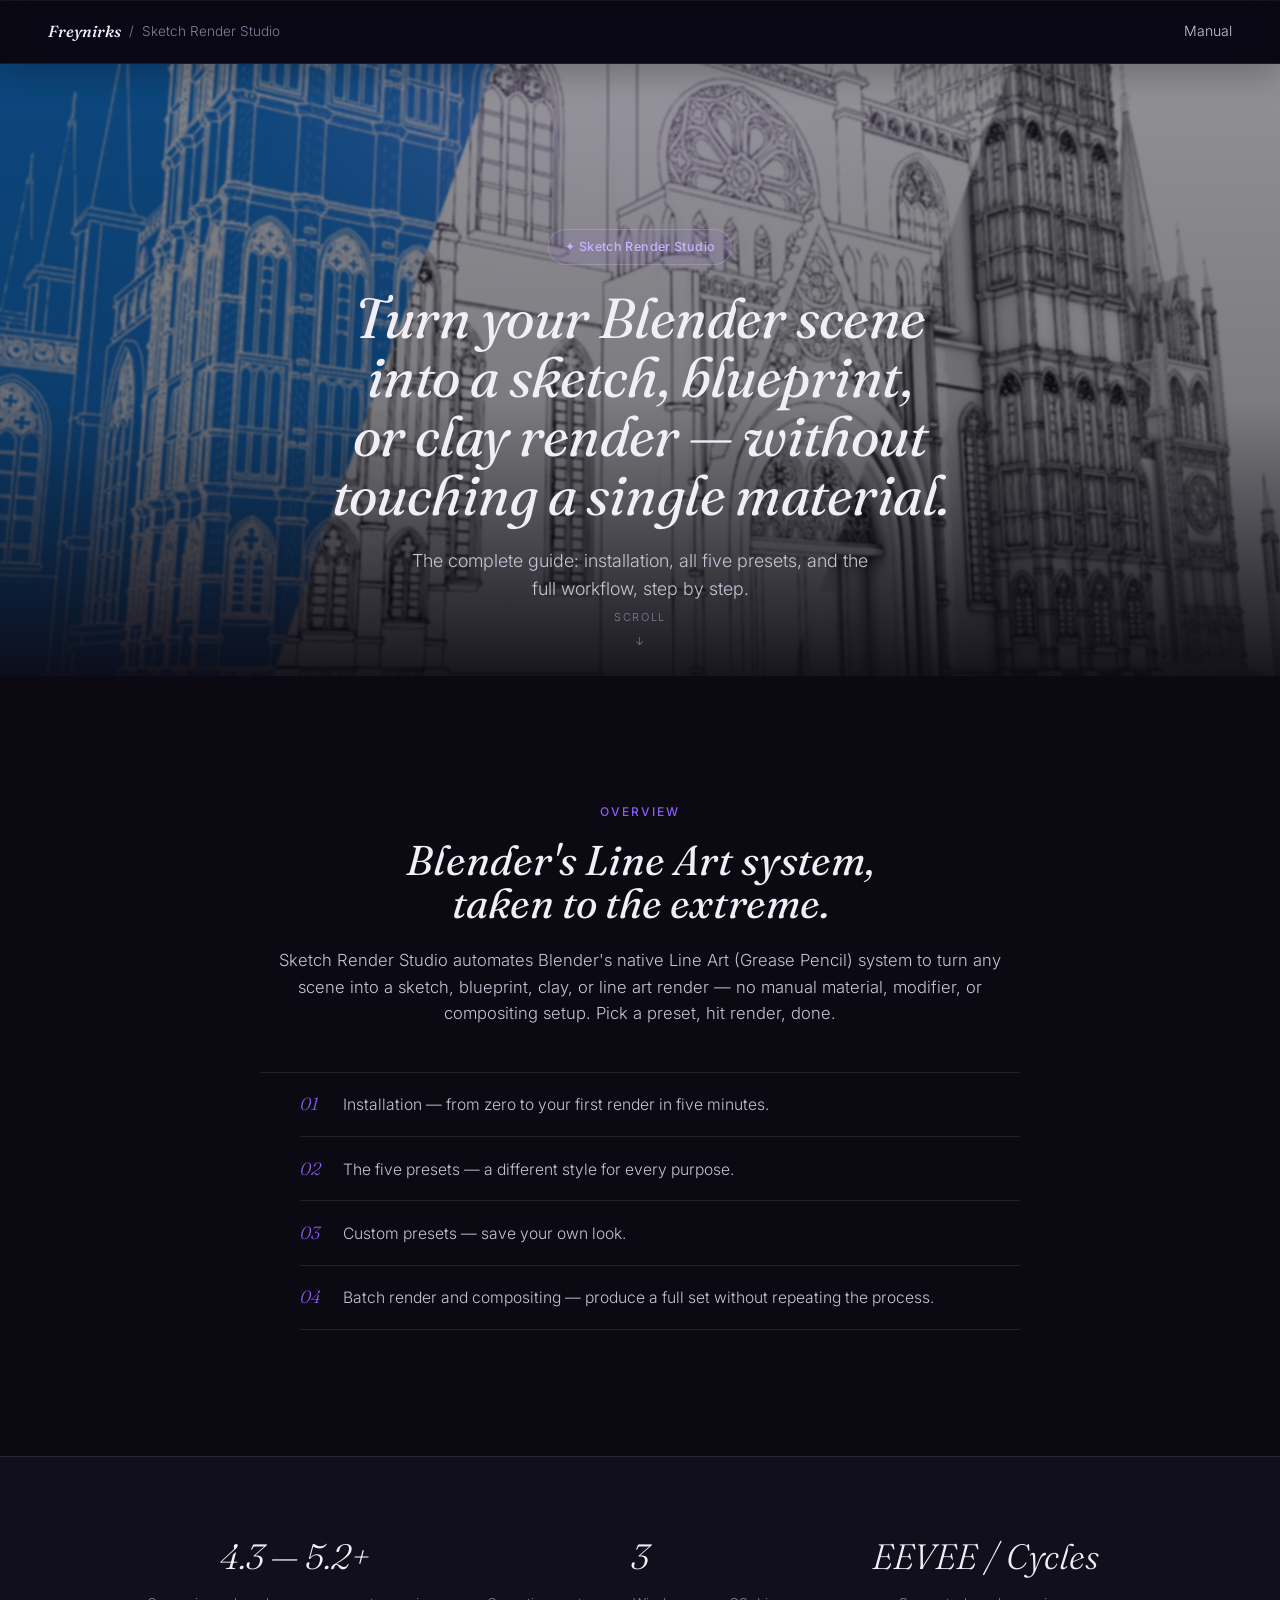
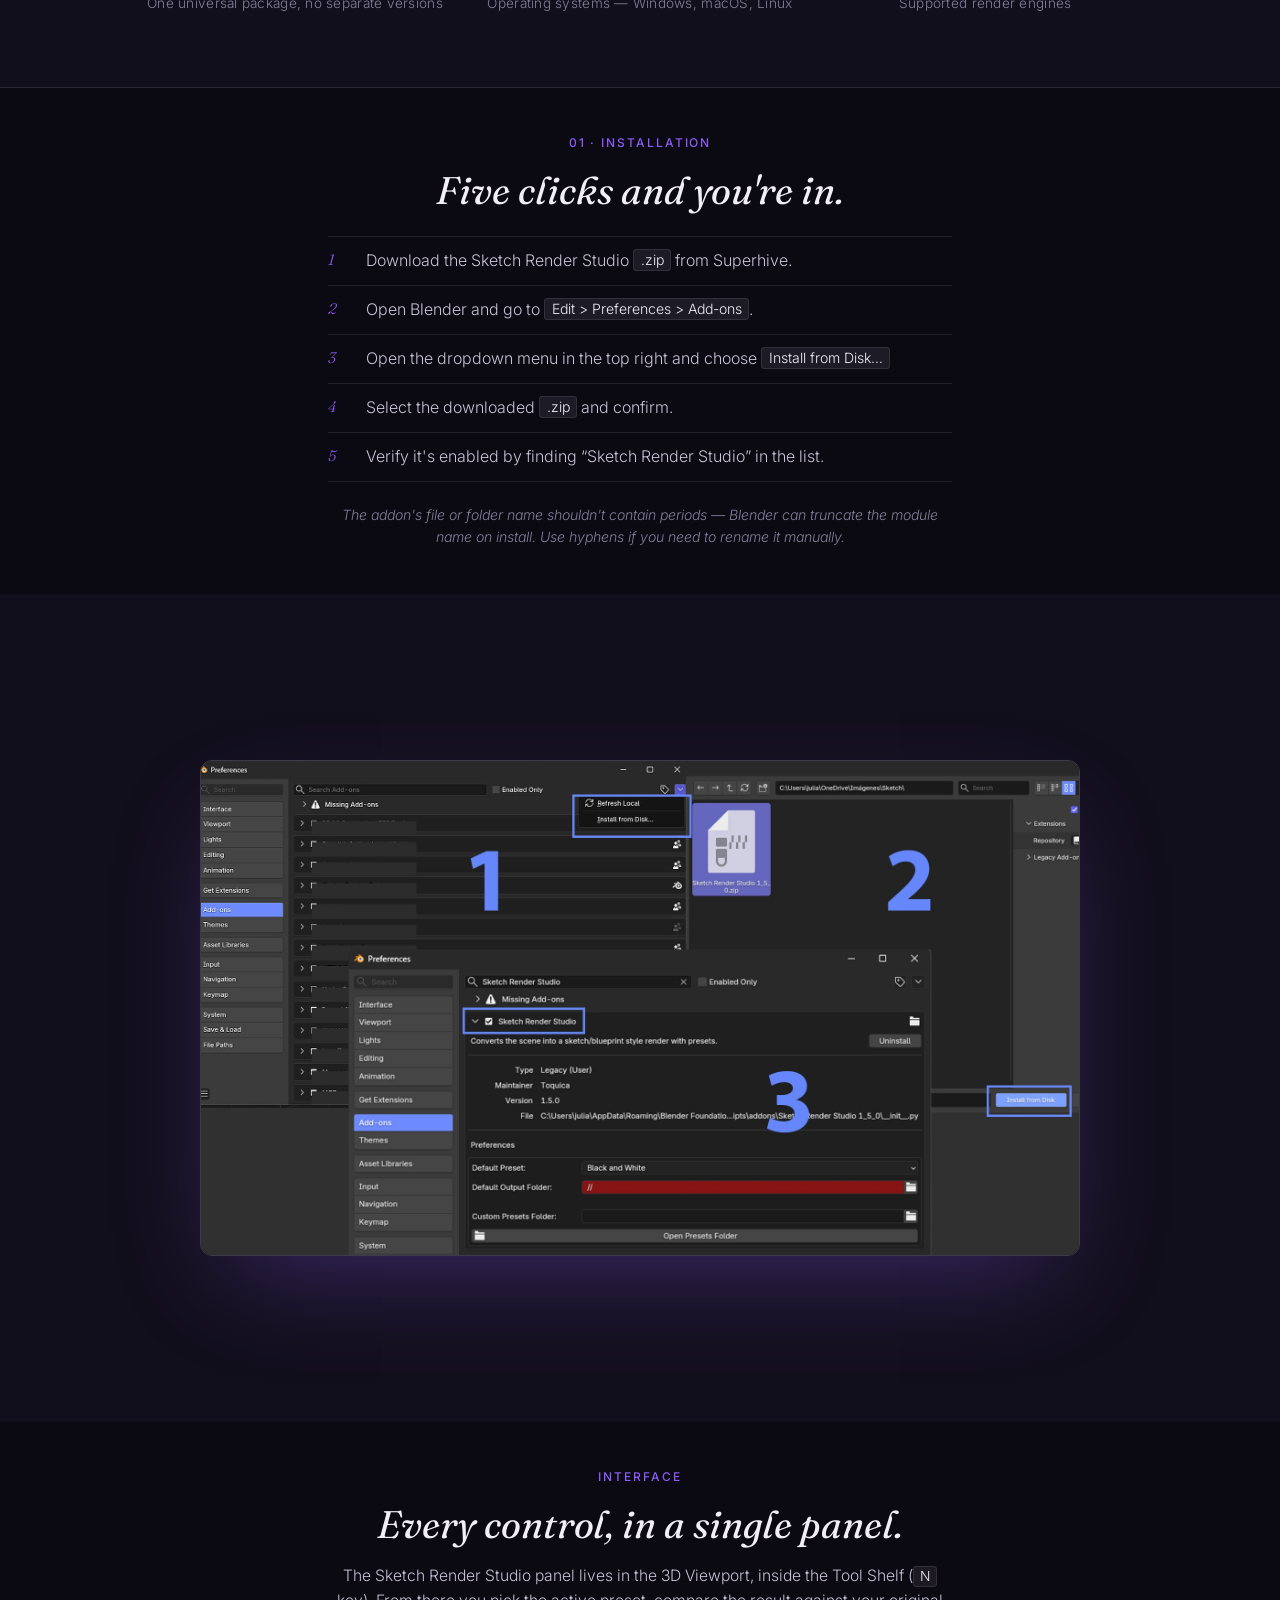
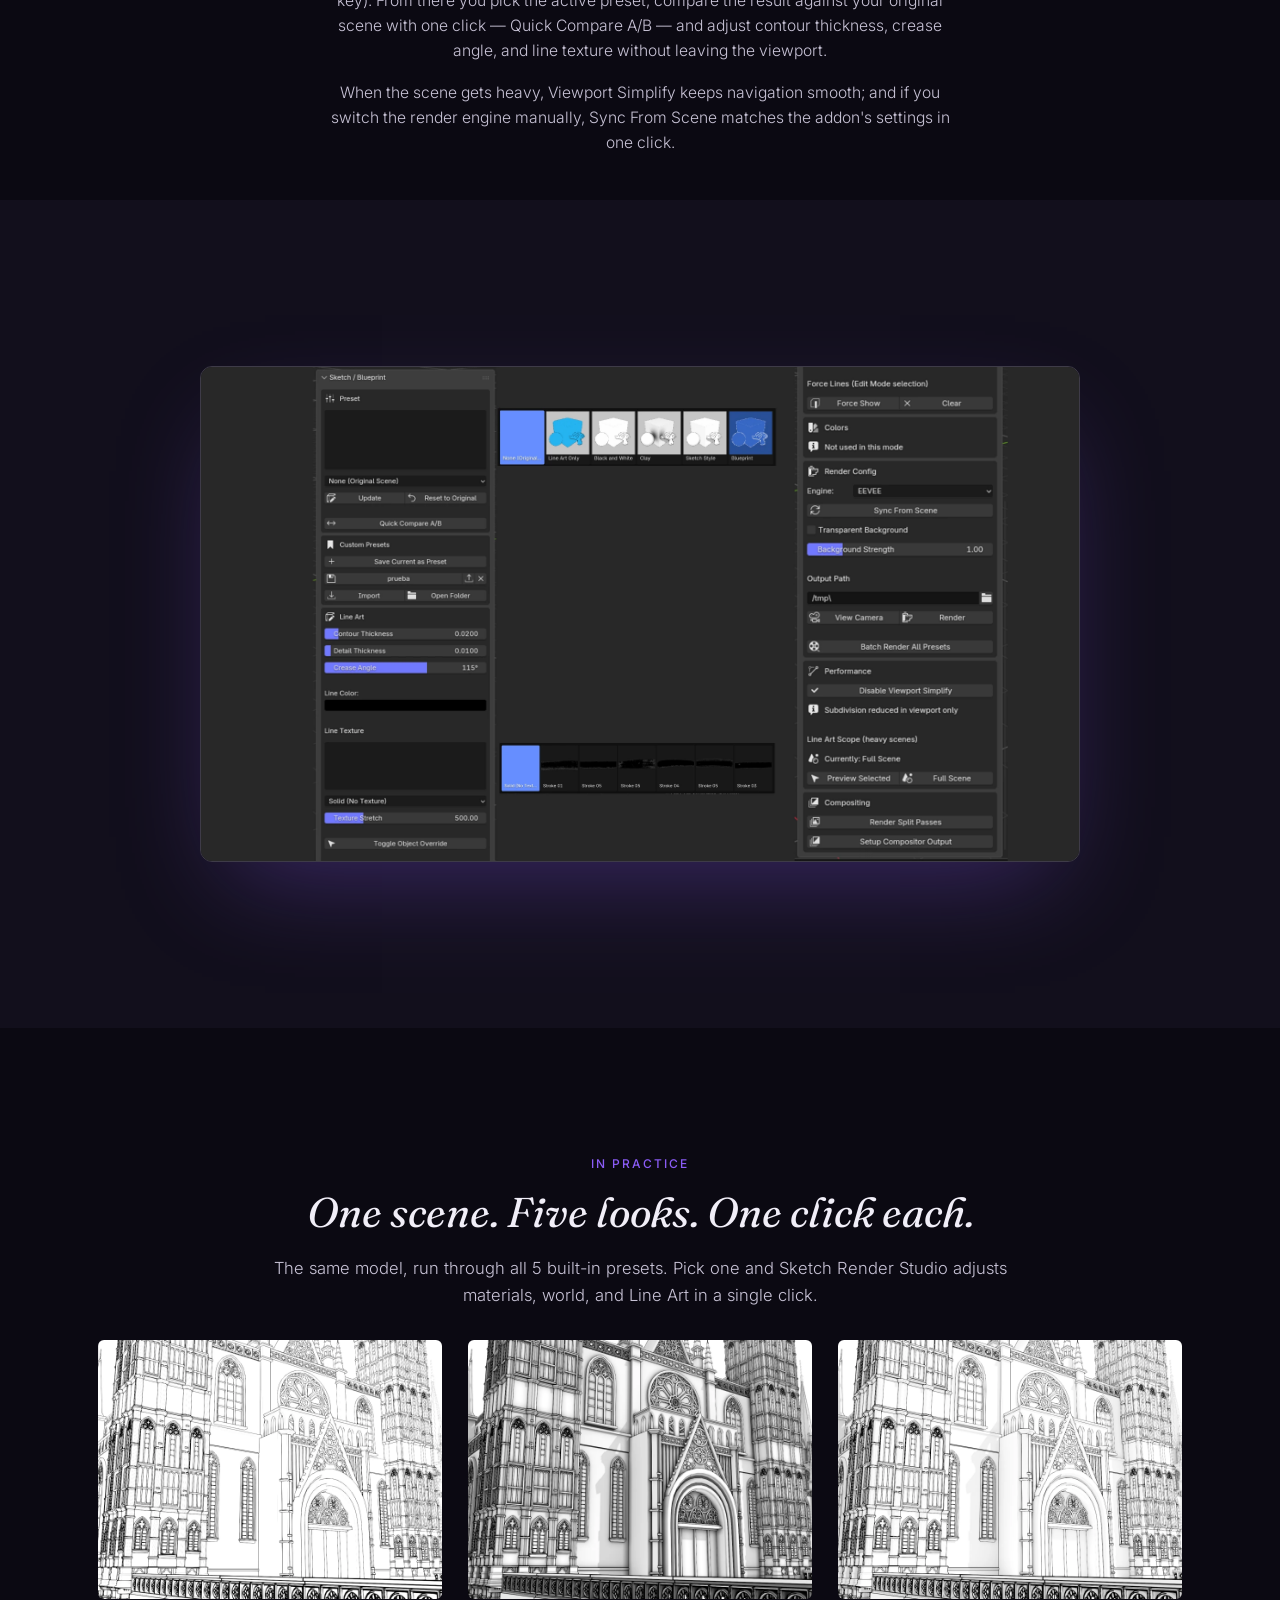
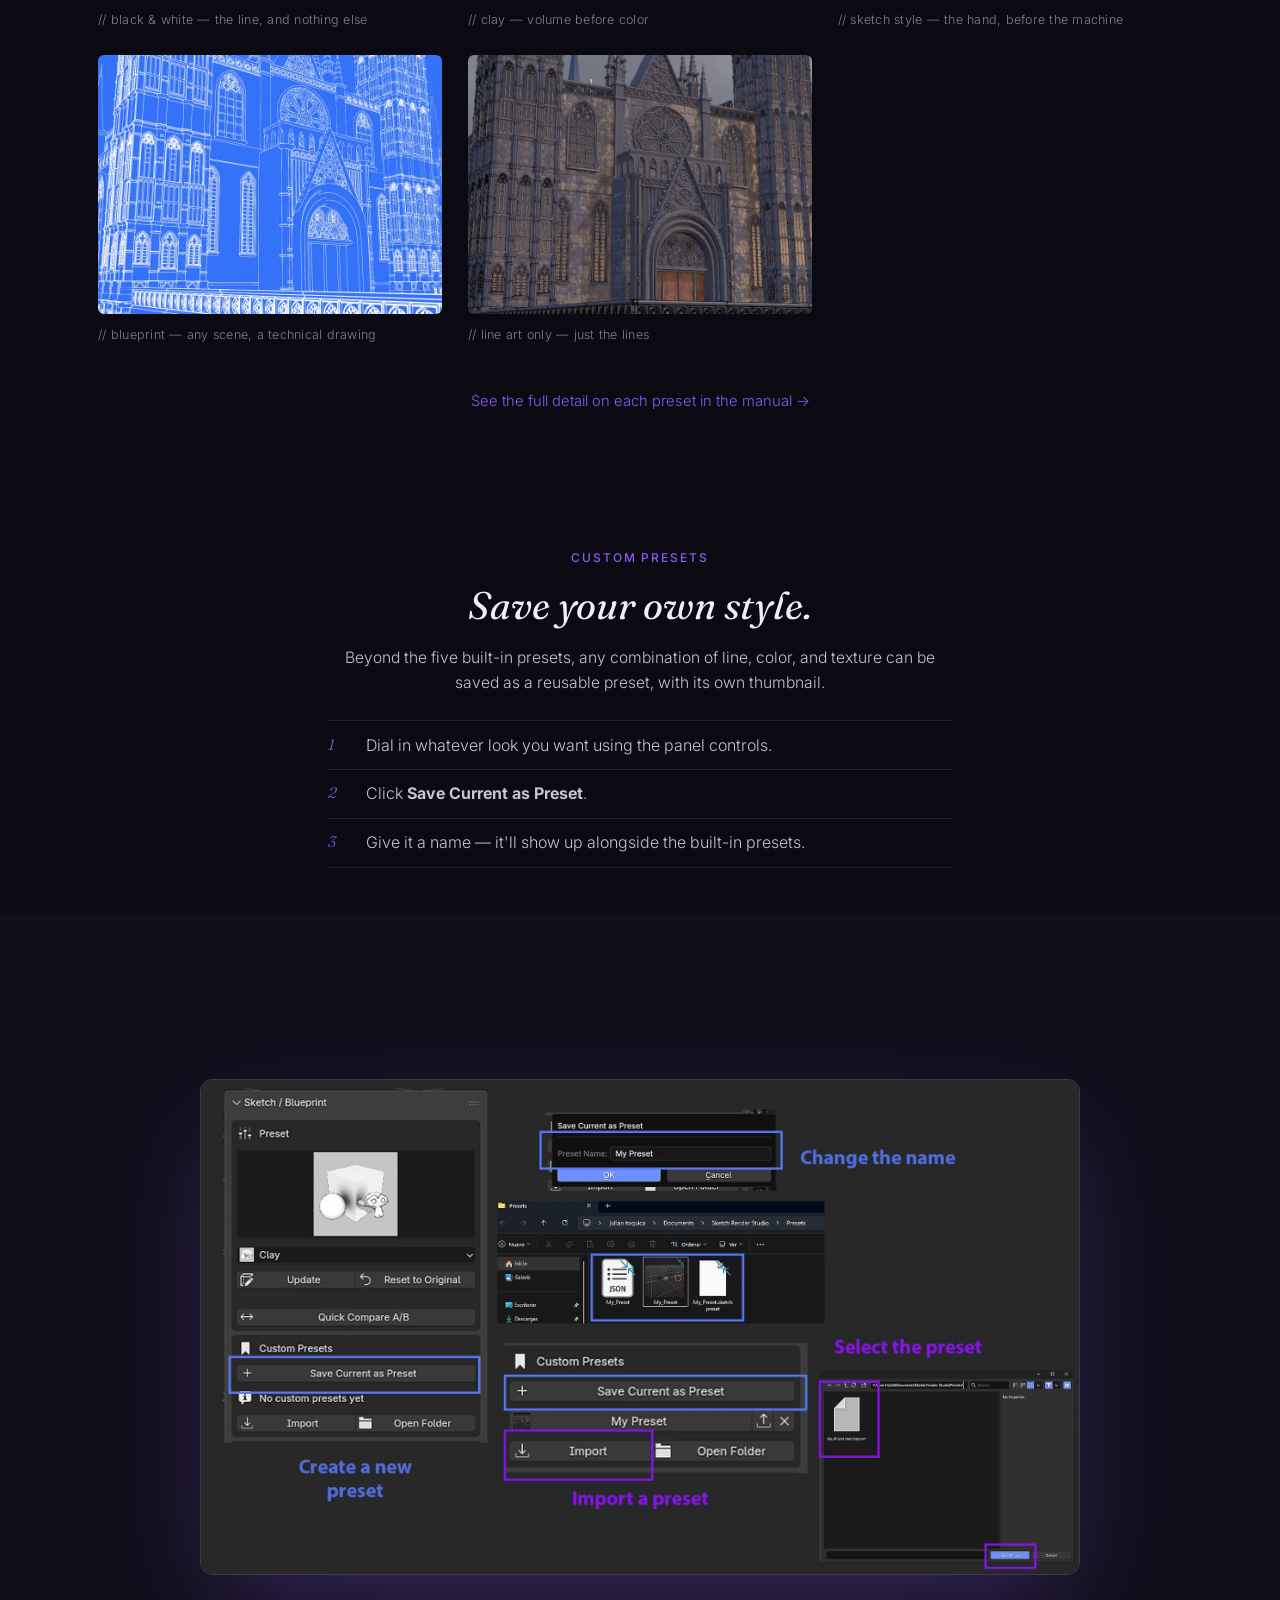
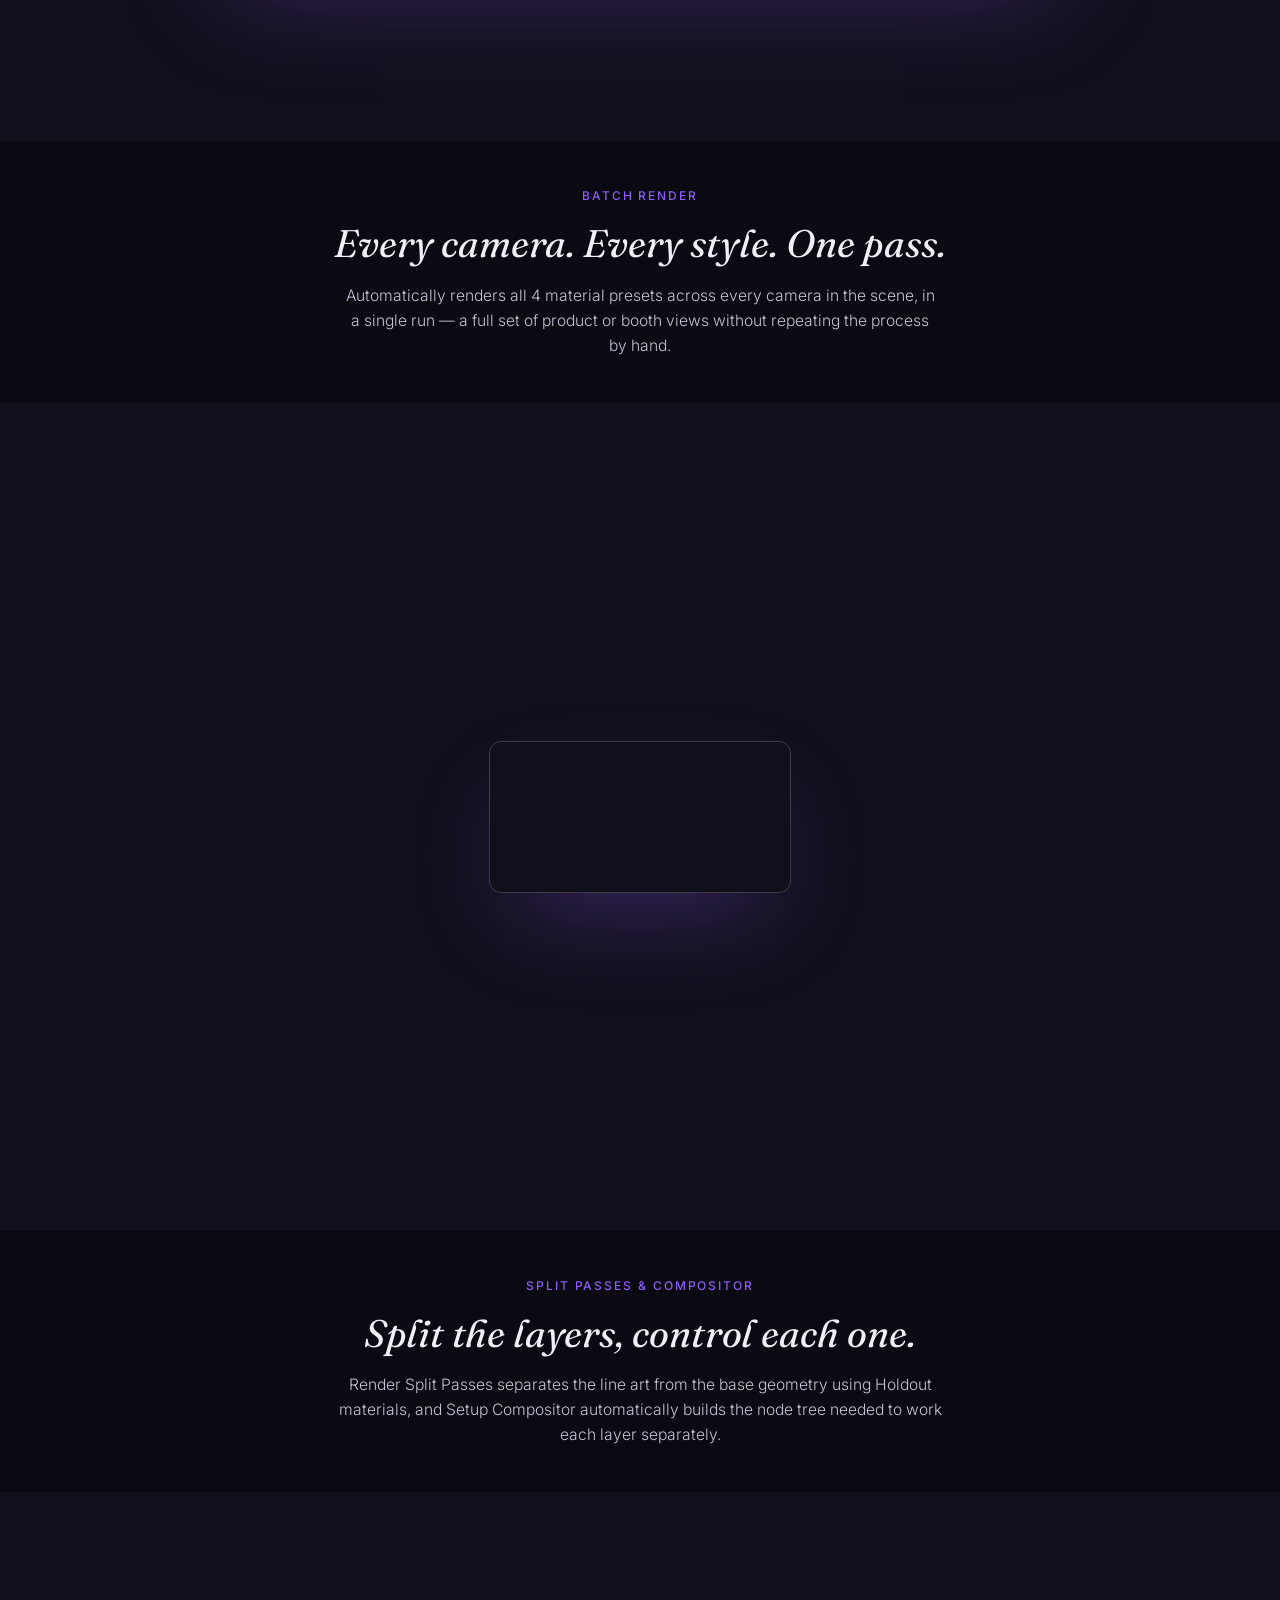
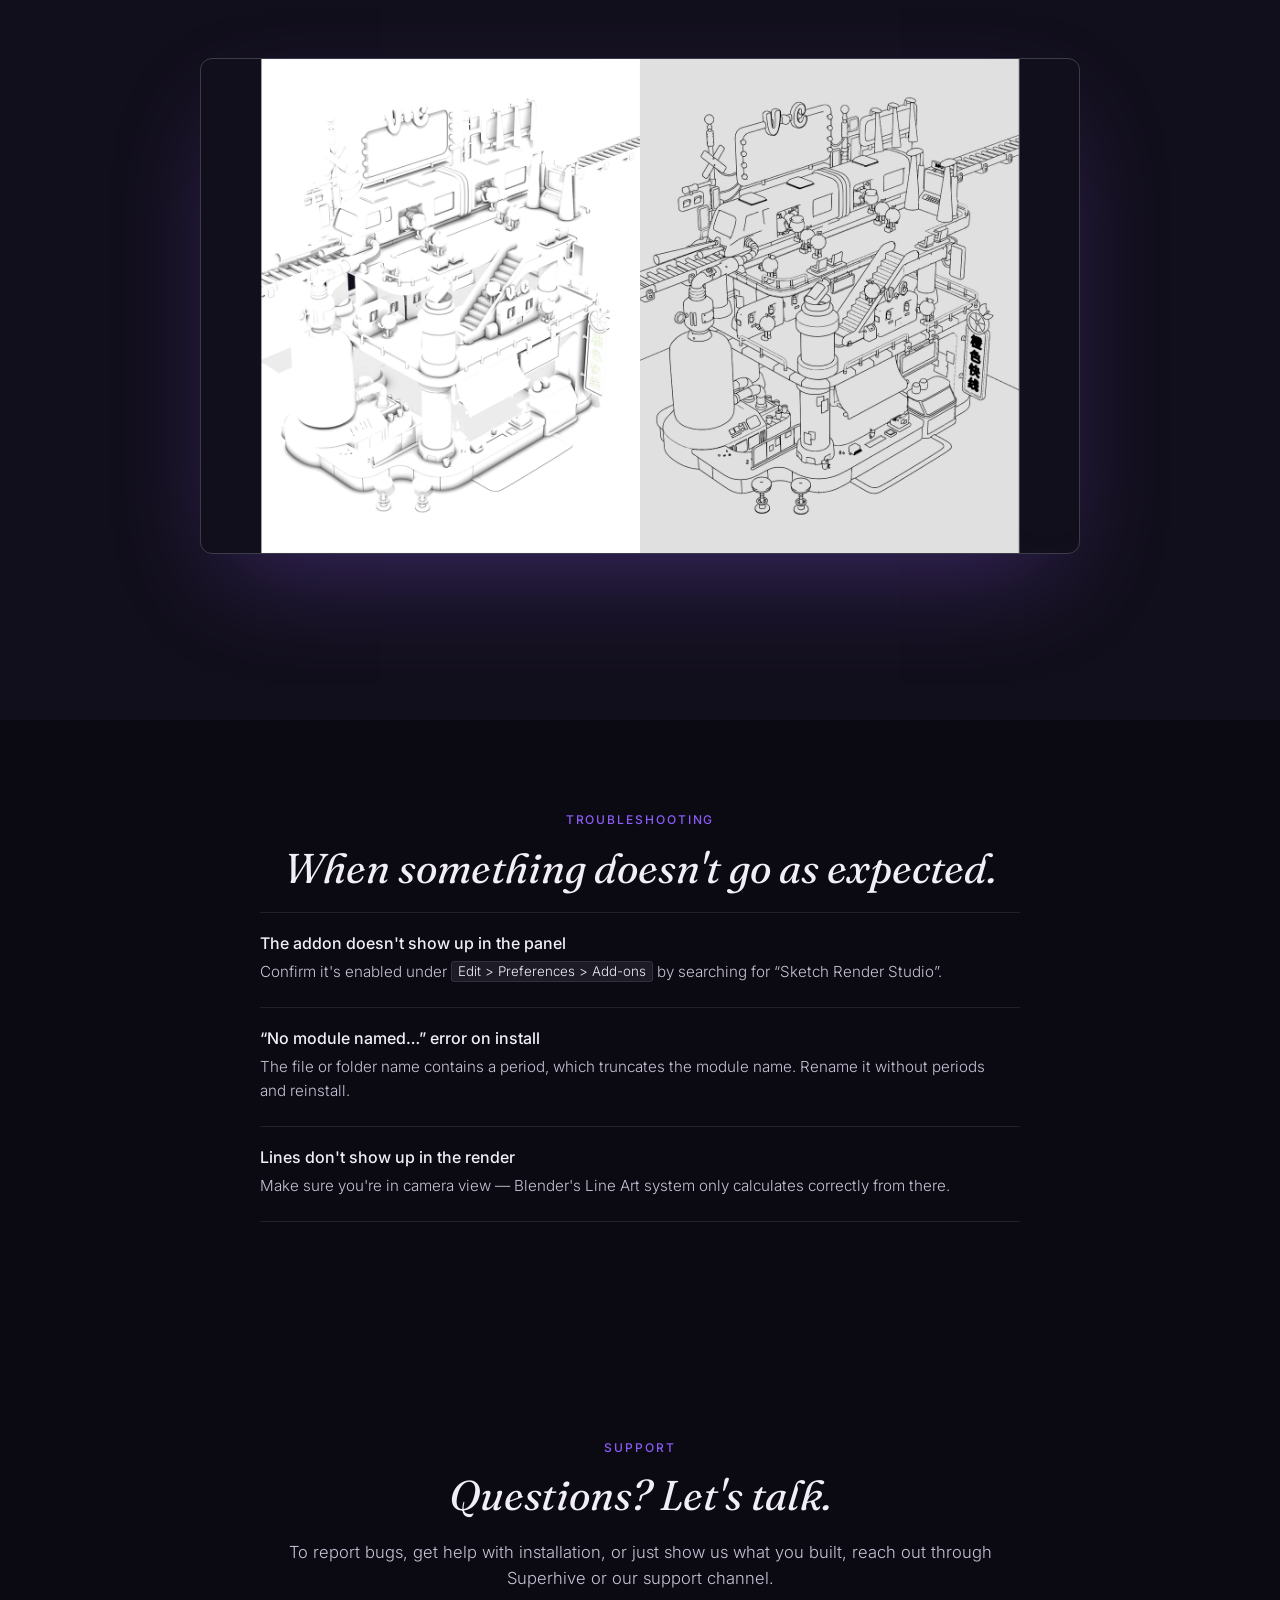
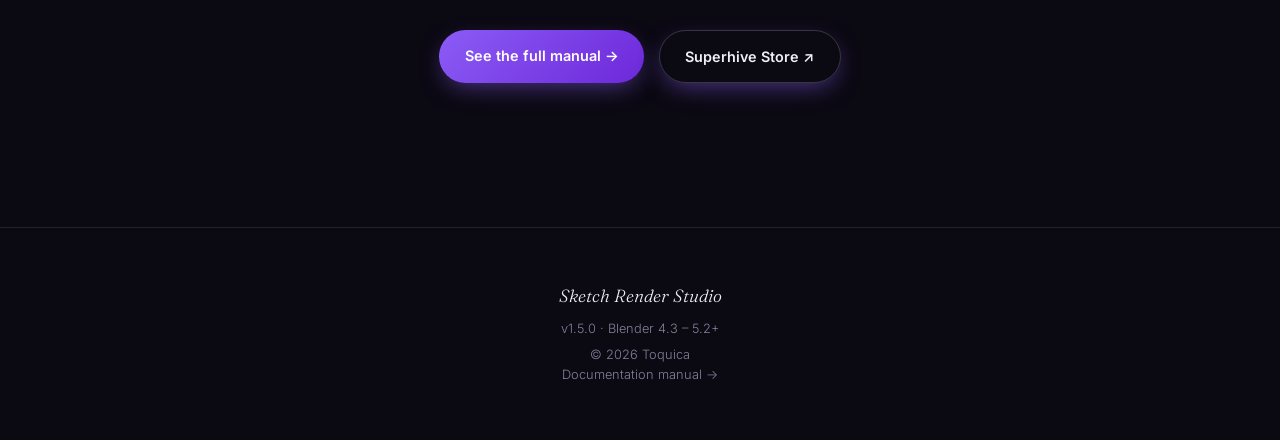
==== sketch-render-studio/index.html @ 9fd65446 "Initial Commit Initial Commit" ====
<!DOCTYPE html>
<html lang="en">
<head>
<meta charset="UTF-8">
<meta name="viewport" content="width=device-width, initial-scale=1.0">
<title>Sketch Render Studio — Blender Add-on</title>
<meta name="description" content="Sketch Render Studio automates Blender's native Line Art system to turn any scene into a sketch, blueprint, clay, or line art render — no manual material setup.">
<link rel="icon" href="data:image/svg+xml,%3Csvg xmlns='http://www.w3.org/2000/svg' viewBox='0 0 32 32'%3E%3Crect width='32' height='32' fill='%23100f0d'/%3E%3Cpath d='M6 24 24 6M11 24 24 11M6 19 19 6' stroke='%23f3efe6' stroke-width='1.4' fill='none'/%3E%3C/svg%3E">

<link rel="preconnect" href="https://fonts.googleapis.com">
<link rel="preconnect" href="https://fonts.gstatic.com" crossorigin>
<link href="https://fonts.googleapis.com/css2?family=Fraunces:ital,opsz,wght@0,9..144,300;0,9..144,500;1,9..144,400;1,9..144,500&family=Inter:wght@300;400;500;600&display=swap" rel="stylesheet">

<link rel="preload" as="image" href="assets/img/hero.webp" fetchpriority="high">
<link rel="stylesheet" href="styles.css?v=20260807">
<noscript><style>[data-reveal], .chapter{ opacity:1 !important; transform:none !important; } .chapter__media .media-slot, .hero__media .media-slot{ transform:none !important; }</style></noscript>
</head>
<body>

<a class="skip-link" href="#overview">Skip to content</a>

<div class="progress-bar" aria-hidden="true"><span data-progress-fill></span></div>

<header class="nav">
  <div class="nav__brand-group">
    <a class="nav__brand-hub" href="../index.html">Freynirks</a>
    <span class="nav__brand-sep">/</span>
    <span class="nav__brand-current">Sketch Render Studio</span>
  </div>
  <nav class="nav__links">
    <a href="manual.html">Manual</a>
  </nav>
</header>

<button class="back-to-top" type="button" data-back-to-top aria-label="Back to top">↑</button>

<!-- ============================================================
     HERO
     ============================================================ -->
<section class="hero" id="hero">
  <div class="hero__media">
    <img class="media-fill" src="assets/img/hero.webp" alt="Blender scene rendered with the Sketch Style preset" fetchpriority="high">
  </div>
  <div class="hero-glow" aria-hidden="true"></div>
  <div class="hero__scrim" aria-hidden="true"></div>
  <div class="hero__content">
    <p class="badge-pill">✦ Sketch Render Studio</p>
    <h1 class="hero__title">Turn your Blender scene into a sketch, blueprint, or clay render — without touching a single material.</h1>
    <p class="hero__sub">The complete guide: installation, all five presets, and the full workflow, step by step.</p>
  </div>
  <p class="hero__cue" aria-hidden="true">Scroll<span>↓</span></p>
</section>

<!-- ============================================================
     OVERVIEW
     ============================================================ -->
<section class="text-block" id="overview">
  <div class="text-block__inner" data-reveal>
    <p class="eyebrow">Overview</p>
    <h2 class="text-block__title">Blender's Line Art system, taken to the extreme.</h2>
    <p class="text-block__lede">Sketch Render Studio automates Blender's native Line Art (Grease Pencil) system to turn any scene into a sketch, blueprint, clay, or line art render — no manual material, modifier, or compositing setup. Pick a preset, hit render, done.</p>

    <ol class="chapter-list">
      <li><span class="chapter-list__num">01</span><span class="chapter-list__text">Installation — from zero to your first render in five minutes.</span></li>
      <li><span class="chapter-list__num">02</span><span class="chapter-list__text">The five presets — a different style for every purpose.</span></li>
      <li><span class="chapter-list__num">03</span><span class="chapter-list__text">Custom presets — save your own look.</span></li>
      <li><span class="chapter-list__num">04</span><span class="chapter-list__text">Batch render and compositing — produce a full set without repeating the process.</span></li>
    </ol>
  </div>
</section>

<!-- ============================================================
     REQUIREMENTS (stat strip)
     ============================================================ -->
<section class="stat-strip" id="requirements">
  <div class="stat-strip__inner" data-reveal>
    <div class="stat">
      <p class="stat__value">4.3 — 5.2+</p>
      <p class="stat__label">One universal package, no separate versions</p>
    </div>
    <div class="stat">
      <p class="stat__value">3</p>
      <p class="stat__label">Operating systems — Windows, macOS, Linux</p>
    </div>
    <div class="stat">
      <p class="stat__value">EEVEE / Cycles</p>
      <p class="stat__label">Supported render engines</p>
    </div>
  </div>
</section>

<!-- ============================================================
     INSTALLATION
     ============================================================ -->
<section class="chapter" id="installation">
  <div class="chapter__text" data-reveal>
    <p class="eyebrow">01 · Installation</p>
    <h2 class="chapter__title">Five clicks and you're in.</h2>
    <ol class="step-list">
      <li>Download the Sketch Render Studio <code>.zip</code> from Superhive.</li>
      <li>Open Blender and go to <code>Edit &gt; Preferences &gt; Add-ons</code>.</li>
      <li>Open the dropdown menu in the top right and choose <code>Install from Disk…</code></li>
      <li>Select the downloaded <code>.zip</code> and confirm.</li>
      <li>Verify it's enabled by finding “Sketch Render Studio” in the list.</li>
    </ol>
    <p class="chapter__aside">The addon's file or folder name shouldn't contain periods — Blender can truncate the module name on install. Use hyphens if you need to rename it manually.</p>
  </div>
  <div class="chapter__media chapter__media--framed">
    <img class="media-fill" src="assets/img/instalacion.webp" alt="Edit > Preferences > Add-ons panel with Sketch Render Studio enabled">
  </div>
</section>

<!-- ============================================================
     INTERFACE
     ============================================================ -->
<section class="chapter" id="interface">
  <div class="chapter__text" data-reveal>
    <p class="eyebrow">Interface</p>
    <h2 class="chapter__title">Every control, in a single panel.</h2>
    <p class="chapter__text-p">The Sketch Render Studio panel lives in the 3D Viewport, inside the Tool Shelf (<code>N</code> key). From there you pick the active preset, compare the result against your original scene with one click — Quick Compare A/B — and adjust contour thickness, crease angle, and line texture without leaving the viewport.</p>
    <p class="chapter__text-p">When the scene gets heavy, Viewport Simplify keeps navigation smooth; and if you switch the render engine manually, Sync From Scene matches the addon's settings in one click.</p>
  </div>
  <div class="chapter__media chapter__media--framed">
    <img class="media-fill" src="assets/img/interfaz.webp" alt="Sketch Render Studio panel open in the 3D Viewport's Tool Shelf">
  </div>
</section>

<!-- ============================================================
     PRESETS — unified grid (one scene, five looks)
     ============================================================ -->
<section class="text-block text-block--flush" id="presets">
  <div class="text-block__inner" data-reveal>
    <p class="eyebrow">In practice</p>
    <h2 class="text-block__title">One scene. Five looks. One click each.</h2>
    <p class="text-block__lede">The same model, run through all 5 built-in presets. Pick one and Sketch Render Studio adjusts materials, world, and Line Art in a single click.</p>
  </div>
</section>

<section class="preset-showcase">
  <div class="preset-showcase__grid" data-reveal-group>

    <figure class="preset-card" id="preset-bw" data-reveal>
      <div class="preset-card__media">
        <img class="media-fill" src="assets/img/preset-bw.webp" alt="Render with the Black and White preset" loading="lazy">
      </div>
      <figcaption class="preset-card__caption">// black &amp; white — the line, and nothing else</figcaption>
    </figure>

    <figure class="preset-card" id="preset-clay" data-reveal>
      <div class="preset-card__media">
        <img class="media-fill" src="assets/img/preset-clay.webp" alt="Render with the Clay preset" loading="lazy">
      </div>
      <figcaption class="preset-card__caption">// clay — volume before color</figcaption>
    </figure>

    <figure class="preset-card" id="preset-sketch" data-reveal>
      <div class="preset-card__media">
        <img class="media-fill" src="assets/img/preset-sketch.webp" alt="Render with the Sketch Style preset" loading="lazy">
      </div>
      <figcaption class="preset-card__caption">// sketch style — the hand, before the machine</figcaption>
    </figure>

    <figure class="preset-card" id="preset-blueprint" data-reveal>
      <div class="preset-card__media">
        <img class="media-fill" src="assets/img/preset-blueprint.webp" alt="Render with the Blueprint preset" loading="lazy">
      </div>
      <figcaption class="preset-card__caption">// blueprint — any scene, a technical drawing</figcaption>
    </figure>

    <figure class="preset-card" id="preset-lineart" data-reveal>
      <div class="preset-card__media">
        <img class="media-fill" src="assets/img/preset-lineart.webp" alt="Render with the Line Art Only preset" loading="lazy">
      </div>
      <figcaption class="preset-card__caption">// line art only — just the lines</figcaption>
    </figure>

  </div>

  <p class="preset-showcase__more"><a href="manual.html#presets">See the full detail on each preset in the manual →</a></p>
</section>

<!-- ============================================================
     CUSTOM PRESETS
     ============================================================ -->
<section class="chapter" id="custom-presets">
  <div class="chapter__text" data-reveal>
    <p class="eyebrow">Custom presets</p>
    <h2 class="chapter__title">Save your own style.</h2>
    <p class="chapter__text-p">Beyond the five built-in presets, any combination of line, color, and texture can be saved as a reusable preset, with its own thumbnail.</p>
    <ol class="step-list">
      <li>Dial in whatever look you want using the panel controls.</li>
      <li>Click <b>Save Current as Preset</b>.</li>
      <li>Give it a name — it'll show up alongside the built-in presets.</li>
    </ol>
  </div>
  <div class="chapter__media chapter__media--framed">
    <img class="media-fill" src="assets/img/custom-presets.webp" alt="Saving a custom preset with its thumbnail">
  </div>
</section>

<!-- ============================================================
     BATCH RENDER
     ============================================================ -->
<section class="chapter" id="batch">
  <div class="chapter__text" data-reveal>
    <p class="eyebrow">Batch Render</p>
    <h2 class="chapter__title">Every camera. Every style. One pass.</h2>
    <p class="chapter__text-p">Automatically renders all 4 material presets across every camera in the scene, in a single run — a full set of product or booth views without repeating the process by hand.</p>
  </div>
  <div class="chapter__media chapter__media--framed">
    <video class="media-fill" autoplay muted loop playsinline preload="metadata">
      <source src="assets/video/batch.mp4" type="video/mp4">
    </video>
  </div>
</section>

<!-- ============================================================
     COMPOSITING / SPLIT PASSES
     ============================================================ -->
<section class="chapter" id="compositing">
  <div class="chapter__text" data-reveal>
    <p class="eyebrow">Split Passes &amp; Compositor</p>
    <h2 class="chapter__title">Split the layers, control each one.</h2>
    <p class="chapter__text-p">Render Split Passes separates the line art from the base geometry using Holdout materials, and Setup Compositor automatically builds the node tree needed to work each layer separately.</p>
  </div>
  <div class="chapter__media chapter__media--framed">
    <img class="media-fill" src="assets/img/split.webp" alt="Render Split Passes — silhouette and beauty rendered separately">
  </div>
</section>

<!-- ============================================================
     TROUBLESHOOTING
     ============================================================ -->
<section class="text-block text-block--tight" id="troubleshooting">
  <div class="text-block__inner" data-reveal>
    <p class="eyebrow">Troubleshooting</p>
    <h2 class="text-block__title">When something doesn't go as expected.</h2>

    <div class="qa">
      <h3 class="qa__q">The addon doesn't show up in the panel</h3>
      <p class="qa__a">Confirm it's enabled under <code>Edit &gt; Preferences &gt; Add-ons</code> by searching for “Sketch Render Studio”.</p>
    </div>
    <div class="qa">
      <h3 class="qa__q">“No module named…” error on install</h3>
      <p class="qa__a">The file or folder name contains a period, which truncates the module name. Rename it without periods and reinstall.</p>
    </div>
    <div class="qa">
      <h3 class="qa__q">Lines don't show up in the render</h3>
      <p class="qa__a">Make sure you're in camera view — Blender's Line Art system only calculates correctly from there.</p>
    </div>
  </div>
</section>

<!-- ============================================================
     SUPPORT / final CTA
     ============================================================ -->
<section class="text-block text-block--closing" id="support">
  <div class="text-block__inner" data-reveal>
    <p class="eyebrow">Support</p>
    <h2 class="text-block__title">Questions? Let's talk.</h2>
    <p class="text-block__lede">To report bugs, get help with installation, or just show us what you built, reach out through Superhive or our support channel.</p>
    <div class="cta-row">
      <a class="btn" href="manual.html">See the full manual →</a>
      <a class="btn btn--ghost" href="#" data-external-placeholder>Superhive Store ↗</a>
    </div>
  </div>
</section>

<footer class="footer">
  <p class="footer__brand">Sketch Render Studio</p>
  <p class="footer__meta">v1.5.0 · Blender 4.3 – 5.2+</p>
  <p class="footer__copy">© 2026 Toquica</p>
  <p class="footer__copy"><a href="manual.html">Documentation manual →</a></p>
</footer>

<script defer src="main.js?v=20260807"></script>
</body>
</html>
---- sketch-render-studio/styles.css ----
/* =============================================================
   1. Tokens
   ============================================================= */
:root{
  --bg:          #0b0912;   /* violet-black, never pure black */
  --bg-2:        #120f1c;
  --bg-3:        #191527;
  --cream:       #f1eef8;   /* text on dark — never pure white */
  --cream-2:     #c8c3d6;
  --cream-3:     #83809a;   /* metadata / muted */
  --accent:      #8b5cf6;   /* premium violet */
  --accent-2:    #c4b5fd;   /* lighter violet, used sparingly */
  --accent-deep: #6d28d9;
  --line:        rgba(238,235,248,0.10);
  --line-strong: rgba(238,235,248,0.20);

  --serif: 'Fraunces', ui-serif, Georgia, serif;
  --sans:  'Inter', -apple-system, BlinkMacSystemFont, "Segoe UI", system-ui, sans-serif;

  --ease-out:  cubic-bezier(0.16, 1, 0.3, 1);
  --ease-soft: cubic-bezier(0.25, 0.46, 0.45, 0.94);

  --gutter: clamp(1.25rem, 4vw, 3rem);
  --nav-h: 64px;
}

/* =============================================================
   2. Reset & base
   ============================================================= */
*, *::before, *::after{ box-sizing: border-box; margin: 0; }
html{
  -webkit-text-size-adjust: 100%;
  scroll-behavior: smooth;
}
@media (prefers-reduced-motion: reduce){
  html{ scroll-behavior: auto; }
}
body{
  background: var(--bg);
  color: var(--cream-2);
  font-family: var(--sans);
  font-weight: 300;
  font-size: 16px;
  line-height: 1.6;
  -webkit-font-smoothing: antialiased;
  -moz-osx-font-smoothing: grayscale;
  text-rendering: optimizeLegibility;
  overflow-x: clip;
  overscroll-behavior-y: none;
}
img, svg, video{ display:block; max-width:100%; height:auto; }
a{ color: inherit; text-decoration:none; }
button{ font: inherit; color: inherit; cursor:pointer; border:0; background:none; }
p{ text-wrap: pretty; }
h1, h2, h3{ text-wrap: balance; line-height: 1.05; }
code{
  font-family: var(--sans);
  background: rgba(238,235,248,0.08);
  border: 1px solid var(--line);
  padding: 0.1em 0.45em;
  border-radius: 3px;
  font-size: 0.88em;
  color: var(--cream);
}
::selection{ background: var(--accent); color: var(--bg); }
:focus-visible{
  outline: 2px solid var(--accent);
  outline-offset: 3px;
  border-radius: 2px;
}

/* =============================================================
   3. Utilities
   ============================================================= */
.skip-link{
  position: fixed; top:-100px; left:1rem;
  padding:.7rem 1.1rem; background: var(--cream); color: var(--bg);
  z-index: 9999; border-radius: 4px; font-weight:500; font-size: 14px;
  transition: top 0.2s var(--ease-out);
}
.skip-link:focus{ top: 1rem; }

.eyebrow{
  font-family: var(--sans);
  font-size: 12px;
  font-weight: 500;
  letter-spacing: 0.16em;
  text-transform: uppercase;
  color: var(--accent);
  margin: 0 0 1.1rem 0;
}

.badge-pill{
  display:inline-flex; align-items:center; gap:0.45rem;
  padding: 0.45rem 1rem;
  border-radius: 999px;
  border: 1px solid var(--line-strong);
  background: rgba(139,92,246,0.08);
  color: var(--accent-2);
  font-family: var(--sans);
  font-size: 12.5px;
  font-weight: 500;
  letter-spacing: 0.03em;
  margin-bottom: 1.4rem;
}

/* =============================================================
   4. Reveal / signature effect
   ============================================================= */
[data-reveal]{
  opacity: 0;
  transform: translateY(28px);
  transition: opacity 0.9s var(--ease-soft), transform 0.9s var(--ease-soft);
}
[data-reveal].is-visible{
  opacity: 1;
  transform: translateY(0);
}
.chapter__media, .hero__media{
  overflow: hidden;
}
.chapter__media .media-slot,
.hero__media .media-slot{
  transform: scale(1.08);
  transition: transform 1.3s var(--ease-soft);
}
.chapter.is-visible .chapter__media .media-slot{
  transform: scale(1);
}
.hero__media .media-slot{ transform: scale(1); } /* hero visible on load, no scale-in wait */

/* =============================================================
   5. Progress bar / back-to-top (minimal chrome)
   ============================================================= */
.progress-bar{
  position: fixed; top:0; left:0; right:0; height:2px;
  background: transparent; z-index: 500; pointer-events:none;
}
.progress-bar span{
  display:block; height:100%; width:0%;
  background: var(--accent);
  opacity: 0.7;
  transition: width 0.1s linear;
}

.back-to-top{
  position: fixed;
  right: clamp(1rem, 3vw, 2rem);
  bottom: clamp(1rem, 3vw, 2rem);
  width: 42px; height: 42px;
  border-radius: 50%;
  border: 1px solid var(--line-strong);
  background: rgba(11,9,18,0.7);
  backdrop-filter: blur(8px);
  -webkit-backdrop-filter: blur(8px);
  color: var(--cream-2);
  font-size: 16px;
  display:flex; align-items:center; justify-content:center;
  z-index: 400;
  opacity: 0; visibility: hidden;
  transform: translateY(8px);
  transition: opacity 0.3s var(--ease-out), transform 0.3s var(--ease-out), border-color 0.2s;
}
.back-to-top.is-visible{ opacity:1; visibility: visible; transform: translateY(0); }
.back-to-top:hover{ border-color: var(--accent); color: var(--accent); }

.nav{
  position: sticky; top:0; z-index: 300;
  height: var(--nav-h);
  display:flex; align-items:center; justify-content:space-between;
  padding: 0 var(--gutter);
  /* solid fallback first — browsers without backdrop-filter still get a readable bar */
  background: rgba(11,9,18,0.92);
  border-bottom: 1px solid rgba(238,235,248,0.08);
  box-shadow: 0 1px 0 rgba(255,255,255,0.05) inset, 0 12px 30px rgba(0,0,0,0.22);
}
@supports (backdrop-filter: blur(1px)) or (-webkit-backdrop-filter: blur(1px)){
  .nav{
    background: rgba(11,9,18,0.42);
    backdrop-filter: blur(20px) saturate(180%);
    -webkit-backdrop-filter: blur(20px) saturate(180%);
  }
}
.nav__brand-group{ display:flex; align-items:center; gap: 0.5rem; min-width:0; }
.nav__brand-hub{
  font-family: var(--serif);
  font-style: italic;
  font-weight: 500;
  font-size: 1rem;
  color: var(--cream);
  transition: color 0.2s var(--ease-out);
  flex-shrink:0;
}
.nav__brand-hub:hover{ color: var(--accent); }
.nav__brand-sep{ color: var(--cream-3); font-size: 0.85rem; flex-shrink:0; }
.nav__brand-current{
  font-size: 0.85rem;
  color: var(--cream-3);
  white-space: nowrap; overflow:hidden; text-overflow:ellipsis;
}
.nav__links{ display:flex; gap: clamp(1rem, 3vw, 2rem); flex-shrink:0; }
.nav__links a{
  font-size: 0.88rem;
  color: var(--cream-2);
  transition: color 0.2s var(--ease-out);
}
.nav__links a:hover{ color: var(--accent); }

/* =============================================================
   6. Media slot placeholder component
   ============================================================= */
.media-fill{
  width:100%; height:100%; object-fit: cover;
}
.media-slot{
  position: absolute; inset:0;
  display:flex; flex-direction:column; align-items:center; justify-content:center;
  gap: 0.6rem;
  text-align:center;
  padding: 2rem;
  background:
    repeating-linear-gradient(135deg, rgba(238,235,248,0.025) 0 2px, transparent 2px 26px),
    linear-gradient(160deg, var(--bg-3), var(--bg-2));
  border: 1px dashed var(--line-strong);
}
.media-slot__icon{
  font-size: 22px;
  color: var(--accent);
  opacity: 0.8;
}
.media-slot__label{
  font-family: var(--sans);
  font-size: 12px;
  letter-spacing: 0.1em;
  text-transform: uppercase;
  color: var(--cream);
  font-weight: 500;
}
.media-slot__note{
  font-size: 13px;
  color: var(--cream-3);
  max-width: 40ch;
}

/* =============================================================
   7. Hero
   ============================================================= */
.hero{
  position: relative;
  min-height: clamp(460px, 68vh, 760px);
  display:flex;
  flex-direction:column;
  align-items:center;
  justify-content:flex-end;
  overflow:hidden;
}
.hero__media{ position:absolute; inset:0; }
.hero__media .media-fill{
  filter: blur(1.3px) brightness(0.85) saturate(1.05);
  transform: scale(1.015);
}
.hero-glow{
  position:absolute; top:0; left:50%; transform:translateX(-50%);
  width:min(1100px, 140%); aspect-ratio: 16/10;
  background: radial-gradient(ellipse 55% 60% at 50% 0%, rgba(139,92,246,0.6) 0%, rgba(139,92,246,0.2) 42%, transparent 72%);
  filter: blur(50px);
  mix-blend-mode: screen;
  pointer-events:none;
  z-index:1;
}
.hero__scrim{
  position:absolute; inset:0;
  z-index:1;
  background:
    linear-gradient(180deg, rgba(11,9,18,0.35) 0%, rgba(11,9,18,0.45) 55%, rgba(11,9,18,0.94) 100%);
}
.hero__content{
  position: relative;
  z-index: 2;
  max-width: 920px;
  padding: 0 var(--gutter) clamp(3rem, 8vh, 6rem) var(--gutter);
  text-align:center;
}
.hero__brand{
  font-family: var(--sans);
  font-size: 12px;
  letter-spacing: 0.18em;
  text-transform: uppercase;
  color: var(--cream-3);
  margin-bottom: 1.4rem;
}
.hero__title{
  font-family: var(--serif);
  font-style: italic;
  font-weight: 400;
  font-size: clamp(1.9rem, 5.2vw, 3.6rem);
  color: var(--cream);
  letter-spacing: -0.01em;
  max-width: 20ch;
  margin: 0 auto;
}
.hero__sub{
  font-family: var(--sans);
  font-weight: 300;
  font-size: clamp(0.95rem, 1.4vw, 1.15rem);
  color: var(--cream-2);
  margin: 1.4rem auto 0 auto;
  max-width: 44ch;
}
.hero__cue{
  position:absolute; bottom: 1.6rem; left:50%; transform: translateX(-50%);
  z-index:2;
  font-family: var(--sans);
  font-size: 11px;
  letter-spacing: 0.14em;
  text-transform: uppercase;
  color: var(--cream-3);
  display:flex; flex-direction:column; align-items:center; gap:0.4rem;
}
.hero__cue span{ animation: cueBob 2.2s ease-in-out infinite; }
@keyframes cueBob{
  0%, 100%{ transform: translateY(0); opacity:0.6; }
  50%{ transform: translateY(6px); opacity:1; }
}
@media (prefers-reduced-motion: reduce){
  .hero__cue span{ animation: none; }
}

/* =============================================================
   8. Text-only blocks (Overview, Troubleshooting, Soporte)
   ============================================================= */
.text-block{
  padding: clamp(5rem, 14vh, 9rem) var(--gutter);
  display:flex; justify-content:center;
}
.text-block__inner{
  max-width: 680px;
  width:100%;
  text-align:center;
}
.text-block--tight{ padding-top: clamp(4rem, 10vh, 6rem); padding-bottom: clamp(4rem, 10vh, 6rem); }
.text-block--closing{ padding-bottom: clamp(6rem, 16vh, 10rem); }
.text-block--flush{ padding-bottom: 0; }

.text-block__title{
  font-family: var(--serif);
  font-style: italic;
  font-weight: 400;
  font-size: clamp(1.7rem, 3.6vw, 2.6rem);
  color: var(--cream);
  margin-bottom: 1.3rem;
}
.text-block__lede{
  font-size: clamp(1rem, 1.3vw, 1.1rem);
  color: var(--cream-2);
  font-weight: 300;
}

/* Chapter list (real sequence — Overview) */
.chapter-list{
  list-style:none;
  margin-top: 2.8rem;
  text-align:left;
  border-top: 1px solid var(--line);
}
.chapter-list li{
  display:flex; align-items:baseline; gap: 1.2rem;
  padding: 1.1rem 0;
  border-bottom: 1px solid var(--line);
}
.chapter-list__num{
  font-family: var(--serif);
  font-style: italic;
  font-size: 1.1rem;
  color: var(--accent);
  flex-shrink:0;
  width: 2.2ch;
}
.chapter-list__text{ font-size: 0.98rem; color: var(--cream-2); }

/* Q&A (Troubleshooting) */
.qa{
  text-align:left;
  padding: 1.4rem 0;
  border-top: 1px solid var(--line);
}
.qa:last-child{ border-bottom: 1px solid var(--line); }
.qa__q{
  font-family: var(--sans);
  font-weight: 500;
  font-size: 1rem;
  color: var(--cream);
  margin-bottom: 0.5rem;
}
.qa__a{ font-size: 0.95rem; color: var(--cream-2); }

/* CTA row */
.cta-row{
  margin-top: 2.4rem;
  display:flex; gap: 0.9rem; justify-content:center; flex-wrap:wrap;
}
.btn{
  display:inline-block;
  padding: 0.85rem 1.6rem;
  border-radius: 999px;
  background: linear-gradient(135deg, var(--accent), var(--accent-deep));
  color: #fff;
  font-size: 0.9rem;
  font-weight: 600;
  box-shadow: 0 8px 24px -6px rgba(139,92,246,0.55);
  transition: transform 0.25s var(--ease-out), box-shadow 0.25s var(--ease-out), filter 0.25s var(--ease-out);
}
.btn:hover{ transform: translateY(-2px); filter: brightness(1.1); box-shadow: 0 10px 30px -6px rgba(139,92,246,0.7); }
.btn--ghost{
  background: transparent;
  border: 1px solid var(--line-strong);
  color: var(--cream);
}
.btn--ghost:hover{ background: rgba(238,235,248,0.06); border-color: var(--accent); color: var(--accent); }

/* =============================================================
   9. Stat strip (Requisitos)
   ============================================================= */
.stat-strip{
  background: var(--bg-2);
  border-top: 1px solid var(--line);
  border-bottom: 1px solid var(--line);
  padding: clamp(3rem, 8vh, 4.5rem) var(--gutter);
}
.stat-strip__inner{
  max-width: 1000px;
  margin: 0 auto;
  display:grid;
  grid-template-columns: 1fr;
  gap: 2.2rem;
  text-align:center;
}
.stat__value{
  font-family: var(--serif);
  font-style: italic;
  font-size: clamp(1.6rem, 3.4vw, 2.2rem);
  color: var(--cream);
}
.stat__label{
  margin-top: 0.5rem;
  font-size: 0.85rem;
  color: var(--cream-3);
  letter-spacing: 0.02em;
}

/* =============================================================
   10. Chapter (media + text, repeatable narrative unit)
   ============================================================= */
.chapter{ position: relative; }
.chapter__media{
  position: relative;
  min-height: 78svh;
  width: 100%;
}
.chapter__media--framed{
  min-height: auto;
  display:flex; align-items:center; justify-content:center;
  padding: clamp(1.5rem, 4vh, 2.5rem) var(--gutter);
  background: var(--bg-2);
}
.chapter__media--framed .media-fill{
  width:auto; height:auto;
  max-width: 880px; max-height: 62vh;
  object-fit: contain;
  border-radius: 12px;
  border: 1px solid var(--line-strong);
  box-shadow: 0 40px 100px -30px rgba(139,92,246,0.35);
}
.chapter__text{
  padding: clamp(2rem, 5vh, 3rem) var(--gutter);
  max-width: 680px;
  margin: 0 auto;
  text-align:center;
}
.chapter__title{
  font-family: var(--serif);
  font-style: italic;
  font-weight: 400;
  font-size: clamp(1.6rem, 3.4vw, 2.4rem);
  color: var(--cream);
  margin-bottom: 1.2rem;
}
.chapter__text-p{
  font-size: clamp(0.98rem, 1.2vw, 1.05rem);
  color: var(--cream-2);
  margin-bottom: 1rem;
}
.chapter__text-p:last-child{ margin-bottom:0; }
.chapter__aside{
  margin-top: 1.4rem;
  font-size: 0.88rem;
  font-style: italic;
  color: var(--cream-3);
}

/* Preset showcase — unified grid (one scene, five looks) */
.preset-showcase{
  padding: 2rem var(--gutter) clamp(4rem, 10vh, 6rem) var(--gutter);
  max-width: 1180px;
  margin: 0 auto;
}
.preset-showcase__grid{
  display: grid;
  grid-template-columns: 1fr;
  gap: clamp(1rem, 2.4vw, 1.6rem);
}
.preset-card{ margin: 0; transition: opacity 0.9s var(--ease-soft), transform 0.25s var(--ease-out); }
.preset-card:hover{ transform: translateY(-4px); }
.preset-card__media{
  position: relative;
  aspect-ratio: 4 / 3;
  border-radius: 6px;
  overflow: hidden;
  transition: box-shadow 0.25s var(--ease-out);
}
.preset-card:hover .preset-card__media{ box-shadow: 0 20px 50px -18px rgba(139,92,246,0.5); }
.preset-card__media .media-slot{ padding: 1.4rem; }
.preset-card__media .media-slot__icon{ font-size: 18px; }
.preset-card__media .media-slot__note{ font-size: 12px; }
.preset-card__caption{
  margin-top: 0.7rem;
  font-family: var(--sans);
  font-size: 12.5px;
  letter-spacing: 0.02em;
  color: var(--cream-3);
}
.preset-showcase__more{
  margin-top: clamp(2rem, 5vh, 3rem);
  text-align: center;
  font-size: 0.92rem;
}
.preset-showcase__more a{
  color: var(--accent);
  border-bottom: 1px solid transparent;
  transition: border-color 0.2s var(--ease-out);
}
.preset-showcase__more a:hover{ border-color: var(--accent); }

@media (min-width: 540px){
  .preset-showcase__grid{ grid-template-columns: repeat(2, 1fr); }
}
@media (min-width: 960px){
  .preset-showcase__grid{ grid-template-columns: repeat(3, 1fr); }
}

/* Step list (real sequences — install, custom presets) */
.step-list{
  text-align:left;
  margin-top: 1.6rem;
  padding-left: 0;
  list-style: none;
  counter-reset: step;
}
.step-list li{
  counter-increment: step;
  position: relative;
  padding: 0.7rem 0 0.7rem 2.4rem;
  font-size: 0.95rem;
  color: var(--cream-2);
  border-bottom: 1px solid var(--line);
}
.step-list li:first-child{ border-top: 1px solid var(--line); }
.step-list li::before{
  content: counter(step);
  position: absolute;
  left: 0; top: 0.7rem;
  font-family: var(--serif);
  font-style: italic;
  color: var(--accent);
  font-size: 0.95rem;
}

/* =============================================================
   11. Footer
   ============================================================= */
.footer{
  border-top: 1px solid var(--line);
  padding: clamp(2.5rem, 6vh, 3.5rem) var(--gutter);
  text-align:center;
}
.footer__brand{
  font-family: var(--serif);
  font-style: italic;
  font-size: 1.1rem;
  color: var(--cream);
  margin-bottom: 0.6rem;
}
.footer__meta, .footer__copy{
  font-size: 0.8rem;
  color: var(--cream-3);
}
.footer__meta{ margin-bottom: 0.3rem; }

/* =============================================================
   12. Responsive
   ============================================================= */
@media (min-width: 720px){
  .chapter__text{ max-width: 720px; }
  .step-list li, .qa, .chapter-list li{ font-size: 1rem; }
}

@media (min-width: 960px){
  .stat-strip__inner{ grid-template-columns: repeat(3, 1fr); }
  .chapter__media{ min-height: 92svh; }
  .hero__title{ font-size: clamp(2.4rem, 4.4vw, 4.2rem); }
}

@media (min-width: 1280px){
  .text-block__inner{ max-width: 760px; }
}

/* =============================================================
   13. Reduced motion — only intrusive effects
   ============================================================= */
@media (prefers-reduced-motion: reduce){
  [data-reveal]{ transition-duration: 0.3s; }
  .chapter__media .media-slot, .hero__media .media-slot{ transition-duration: 0.3s; }
}
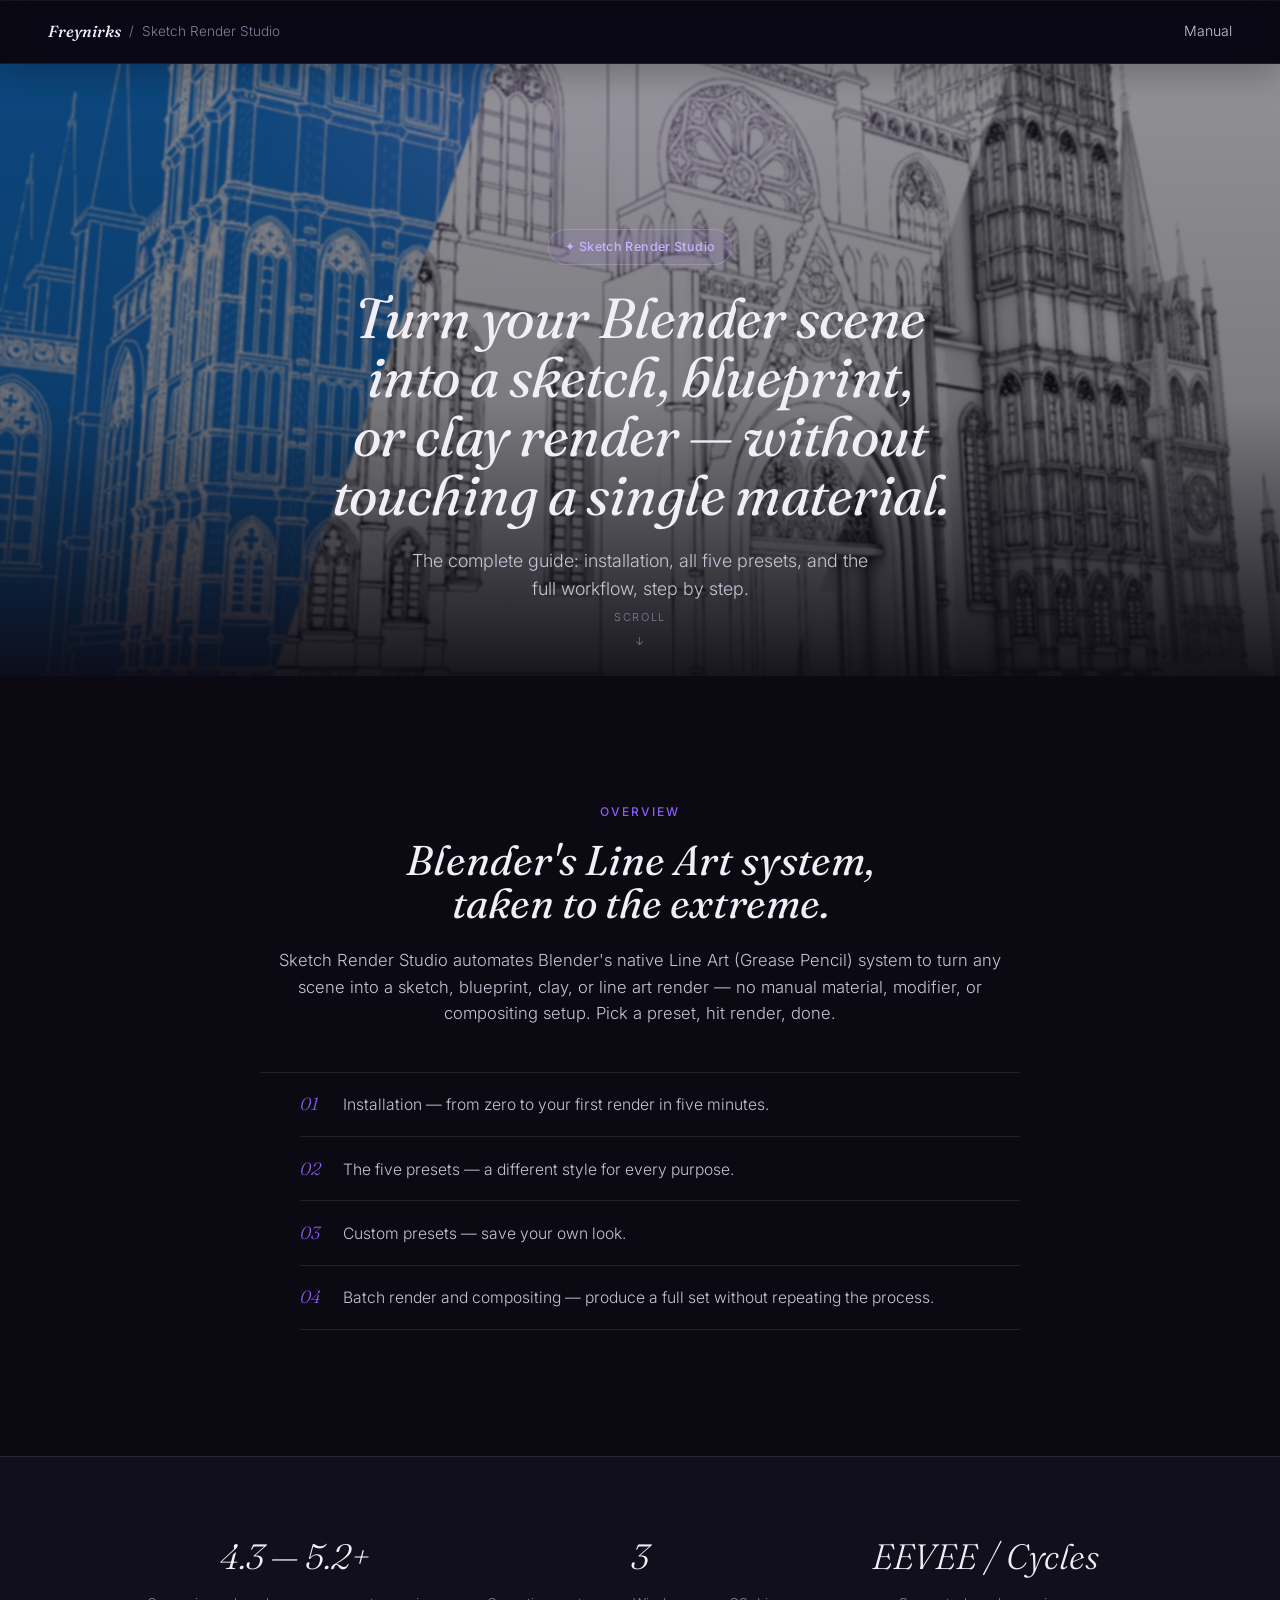
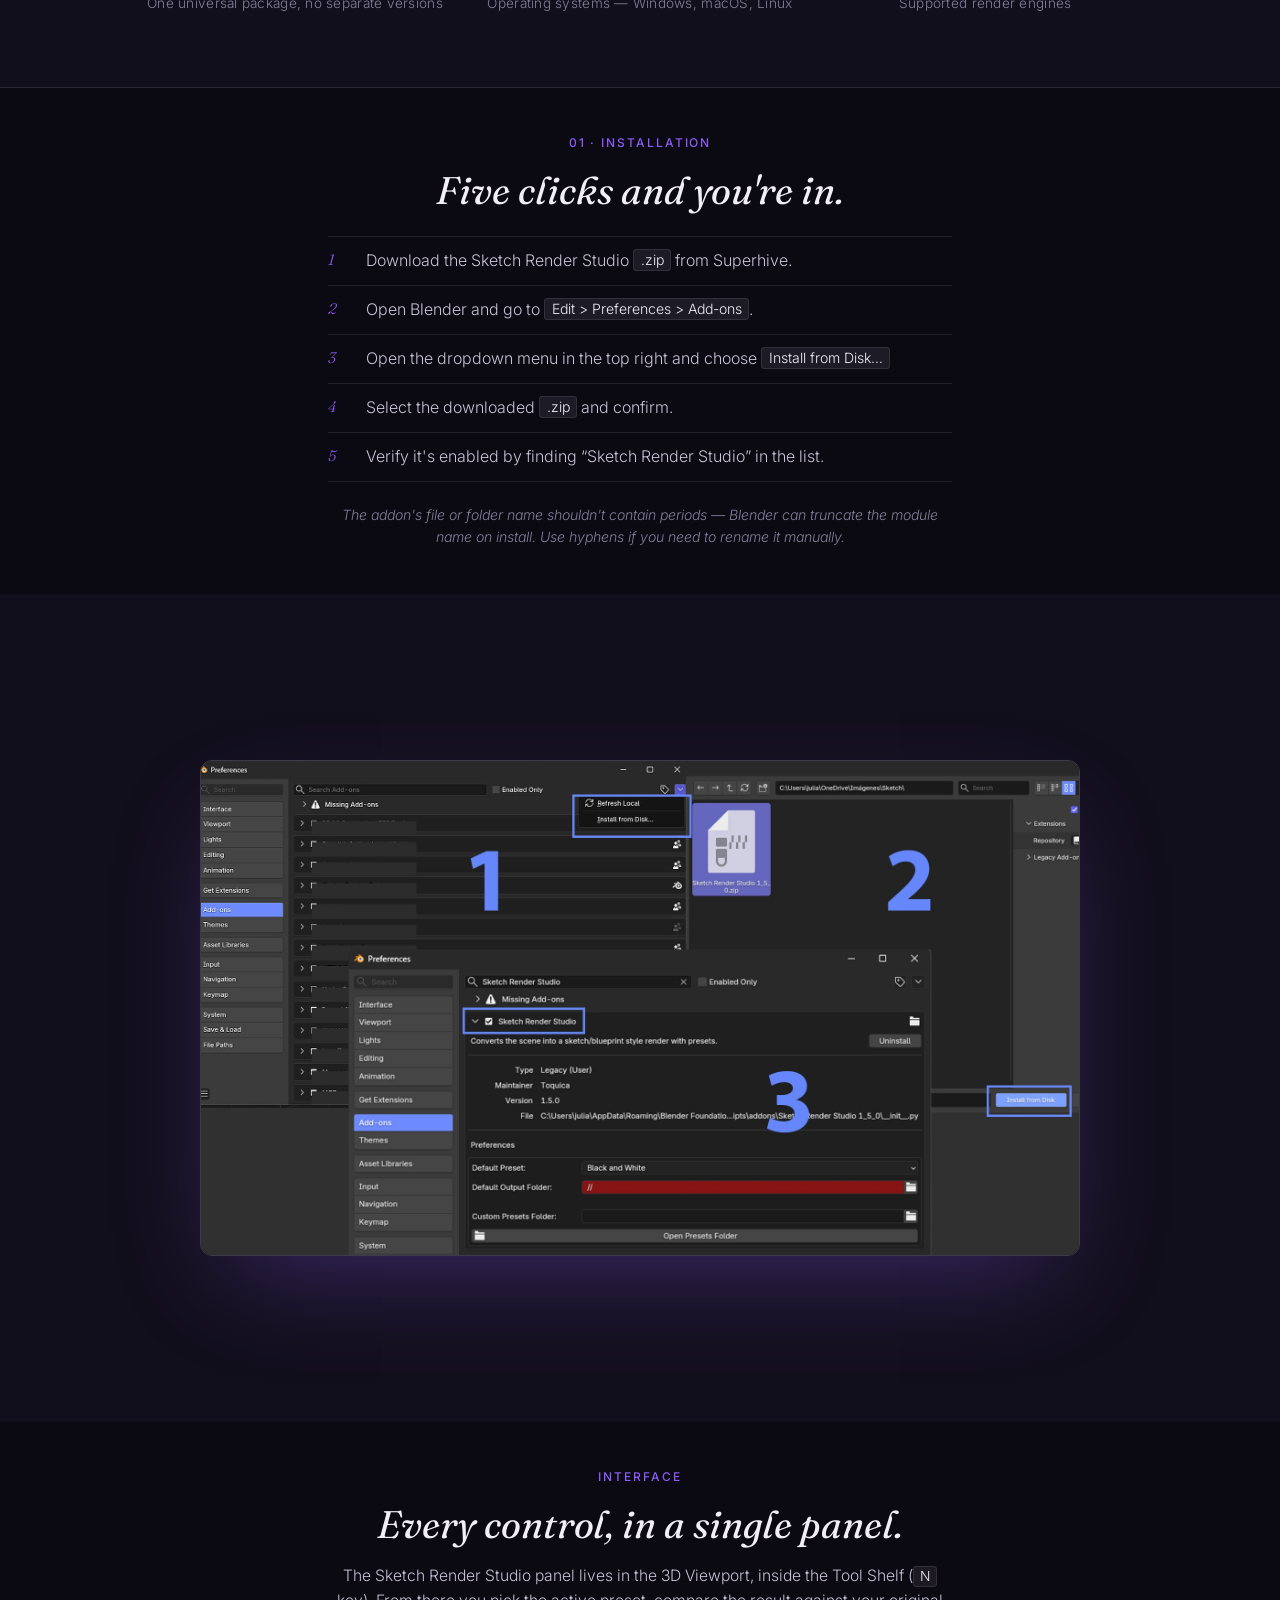
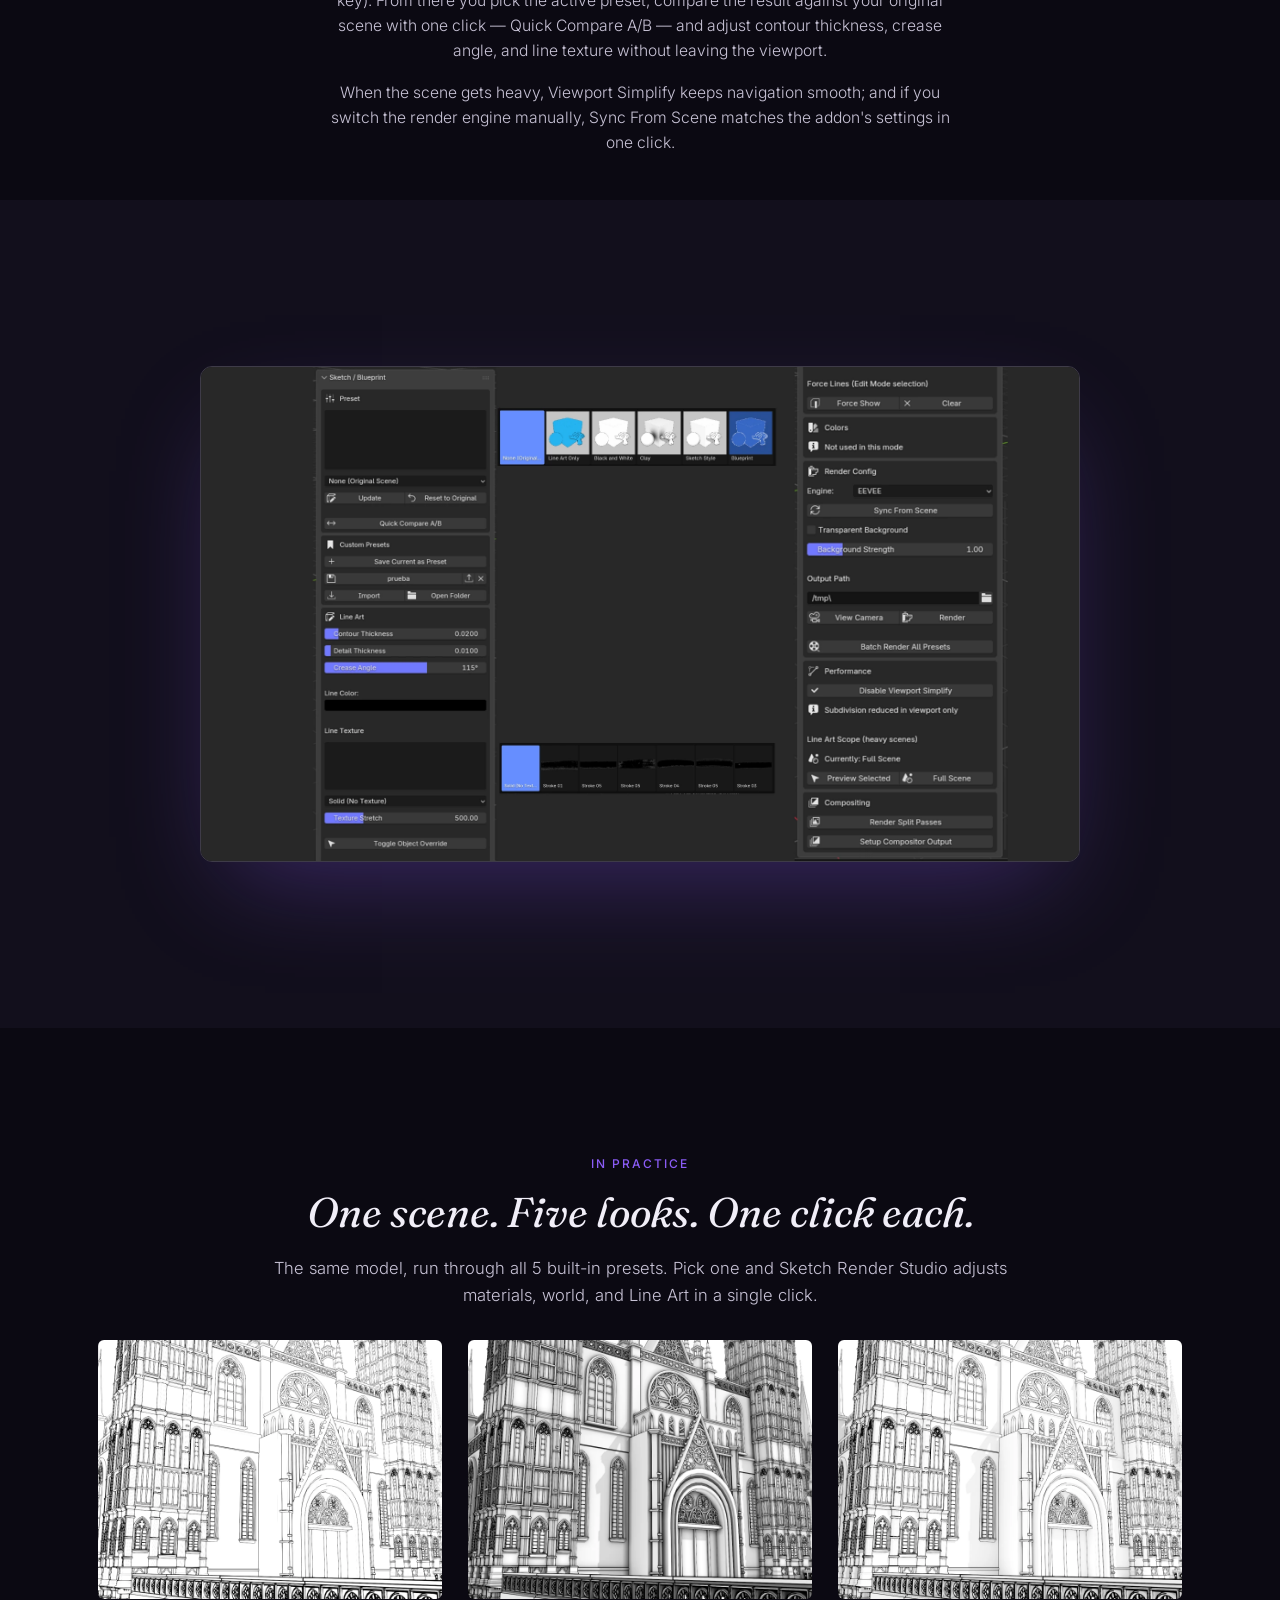
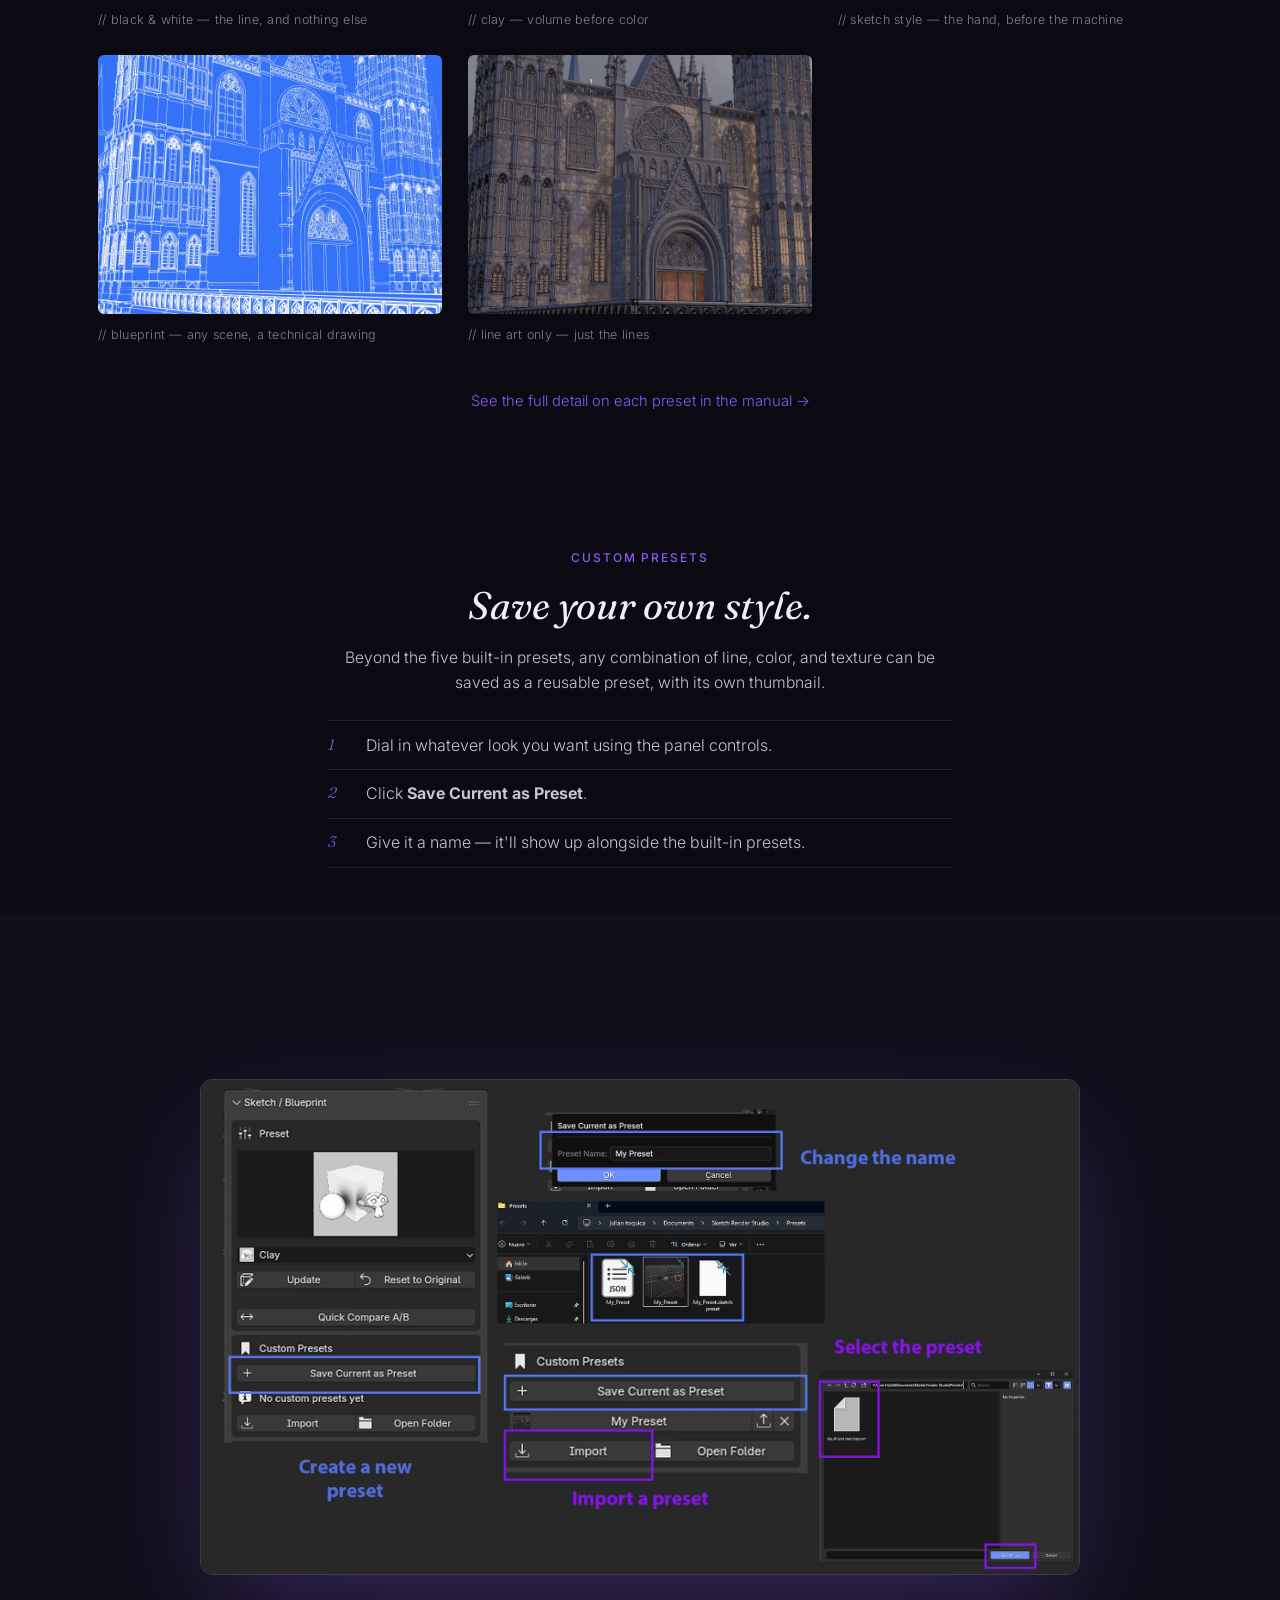
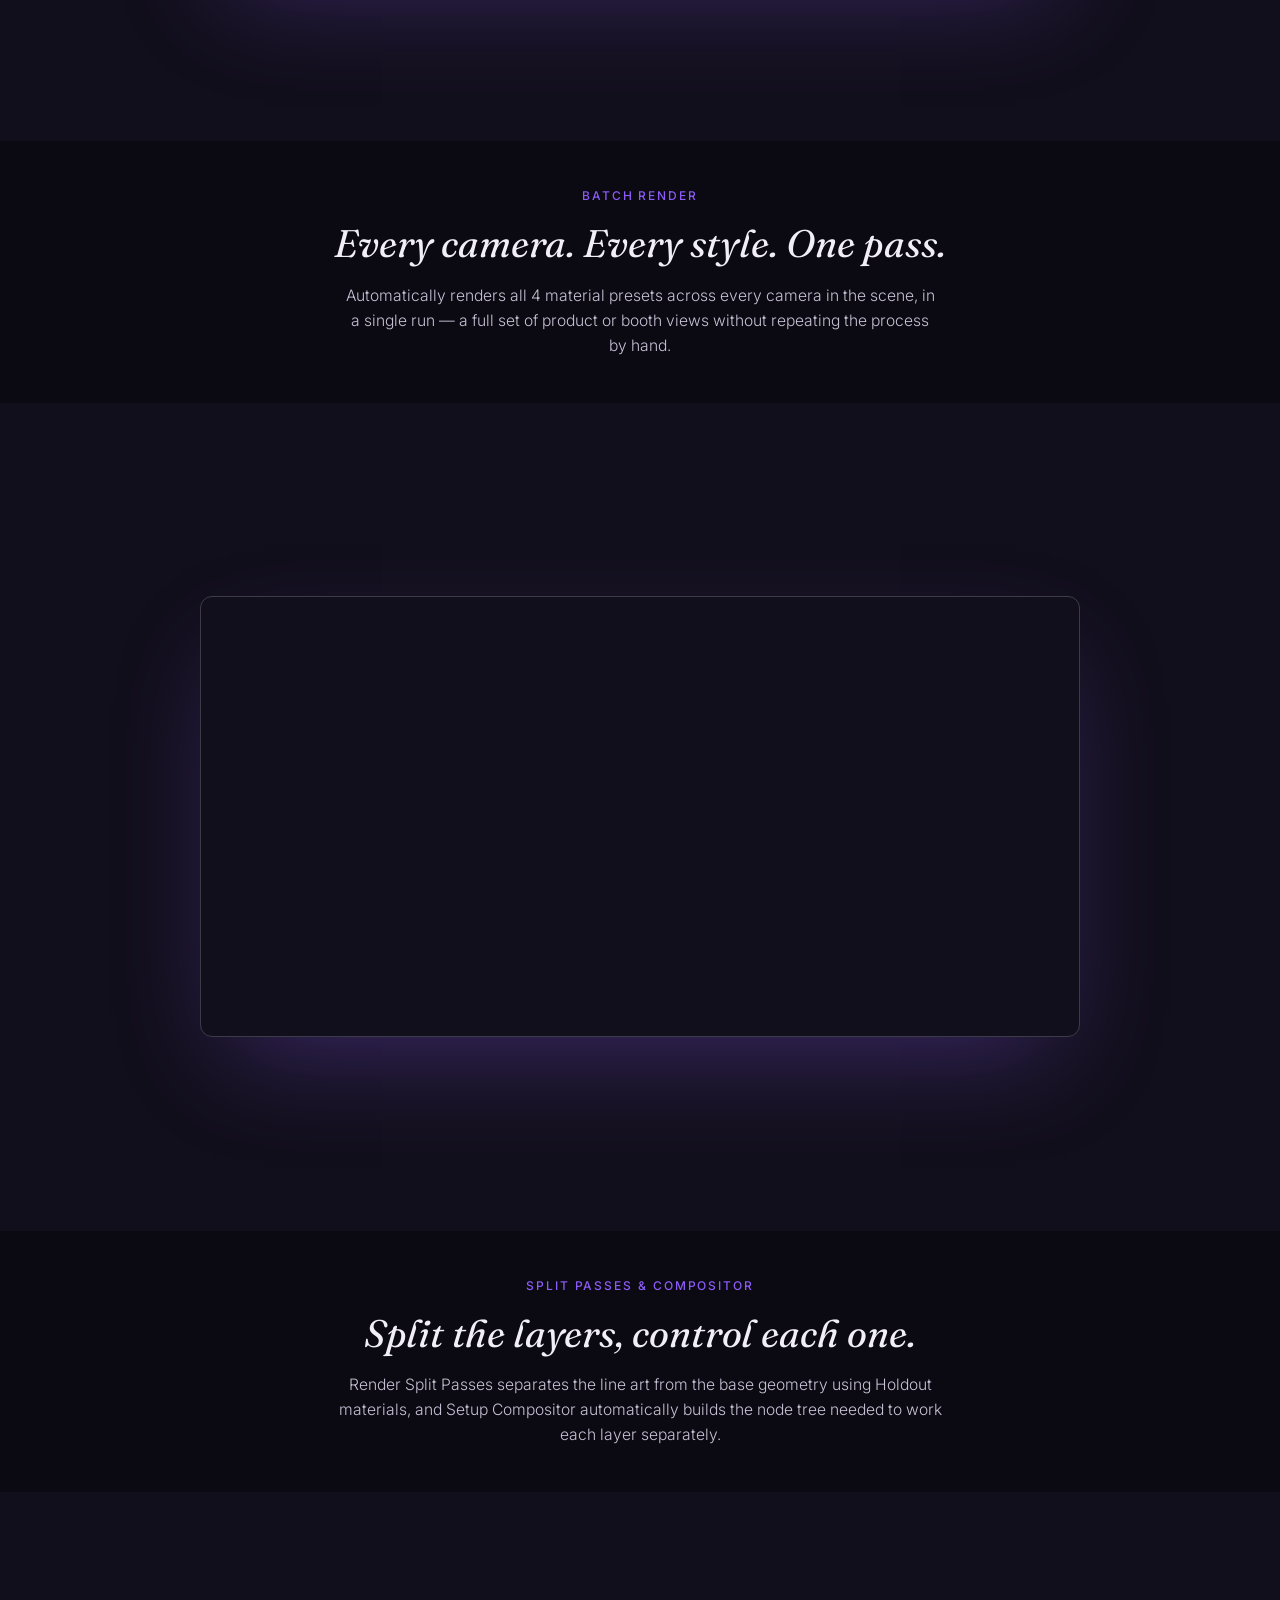
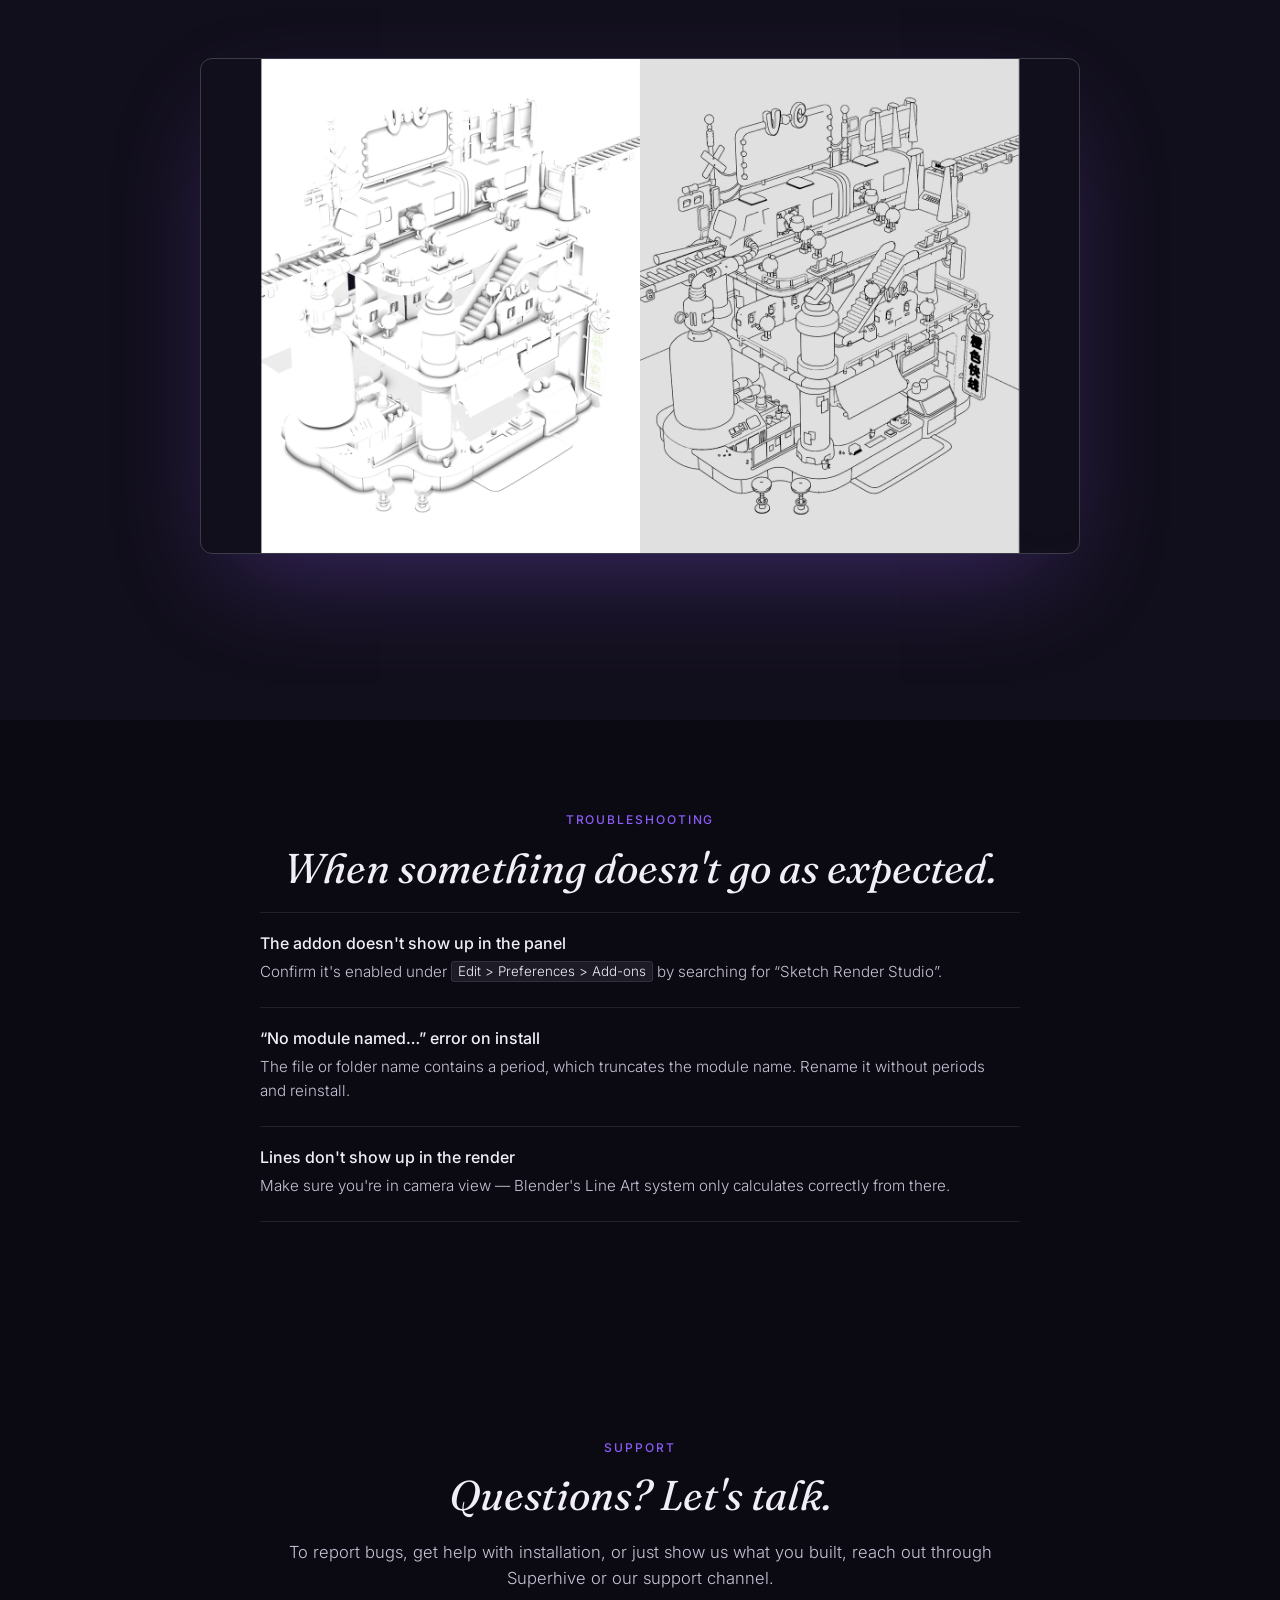
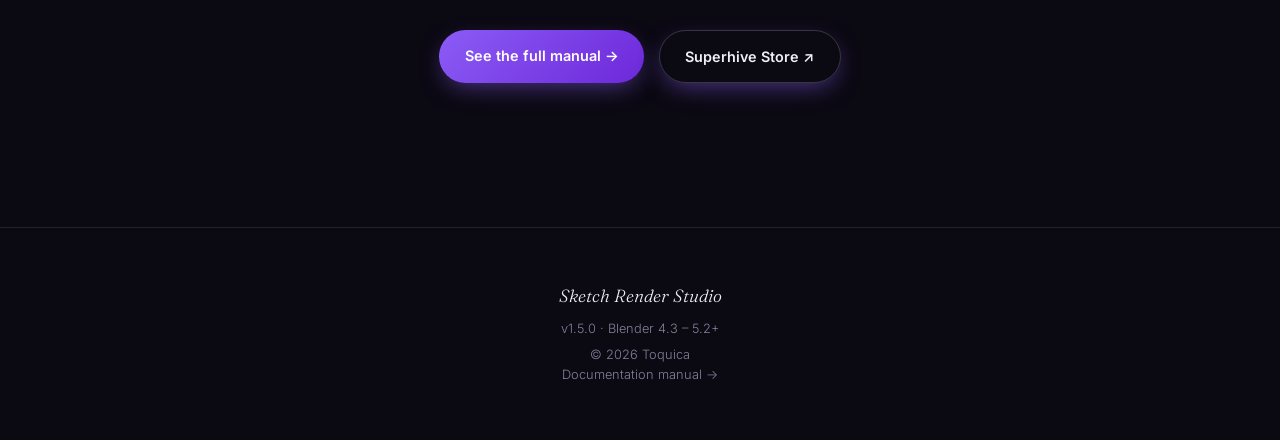
==== commit 26a54a54: "Superhive link" ====
--- a/sketch-render-studio/index.html
+++ b/sketch-render-studio/index.html
@@ -261,7 +261,7 @@
     <p class="text-block__lede">To report bugs, get help with installation, or just show us what you built, reach out through Superhive or our support channel.</p>
     <div class="cta-row">
       <a class="btn" href="manual.html">See the full manual →</a>
-      <a class="btn btn--ghost" href="#" data-external-placeholder>Superhive Store ↗</a>
+      <a class="btn btn--ghost" href="https://superhivemarket.com/products/sketch-render-studio" target="_blank" rel="noopener">Superhive Store ↗</a>
     </div>
   </div>
 </section>
--- a/sketch-render-studio/styles.css
+++ b/sketch-render-studio/styles.css
@@ -464,7 +464,7 @@
   background: var(--bg-2);
 }
 .chapter__media--framed .media-fill{
-  width:auto; height:auto;
+  width:100%; height:auto;
   max-width: 880px; max-height: 62vh;
   object-fit: contain;
   border-radius: 12px;
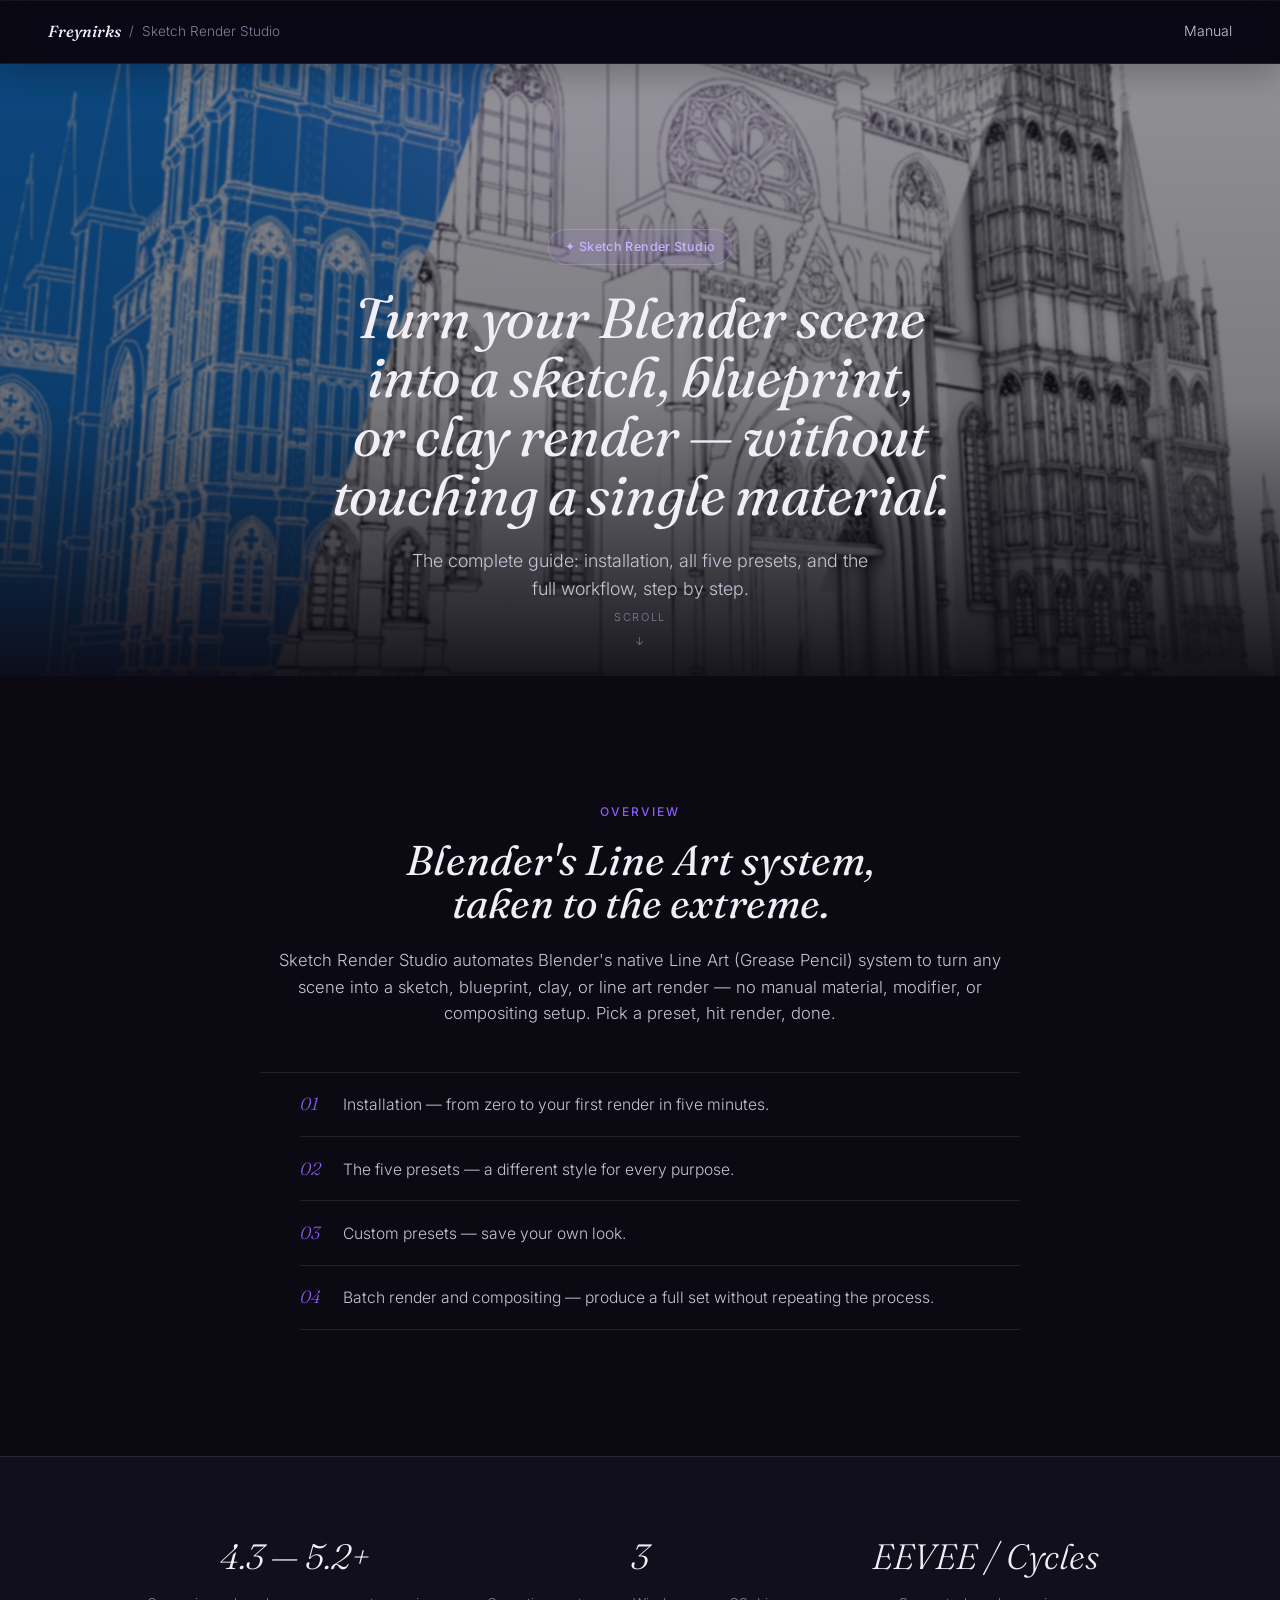
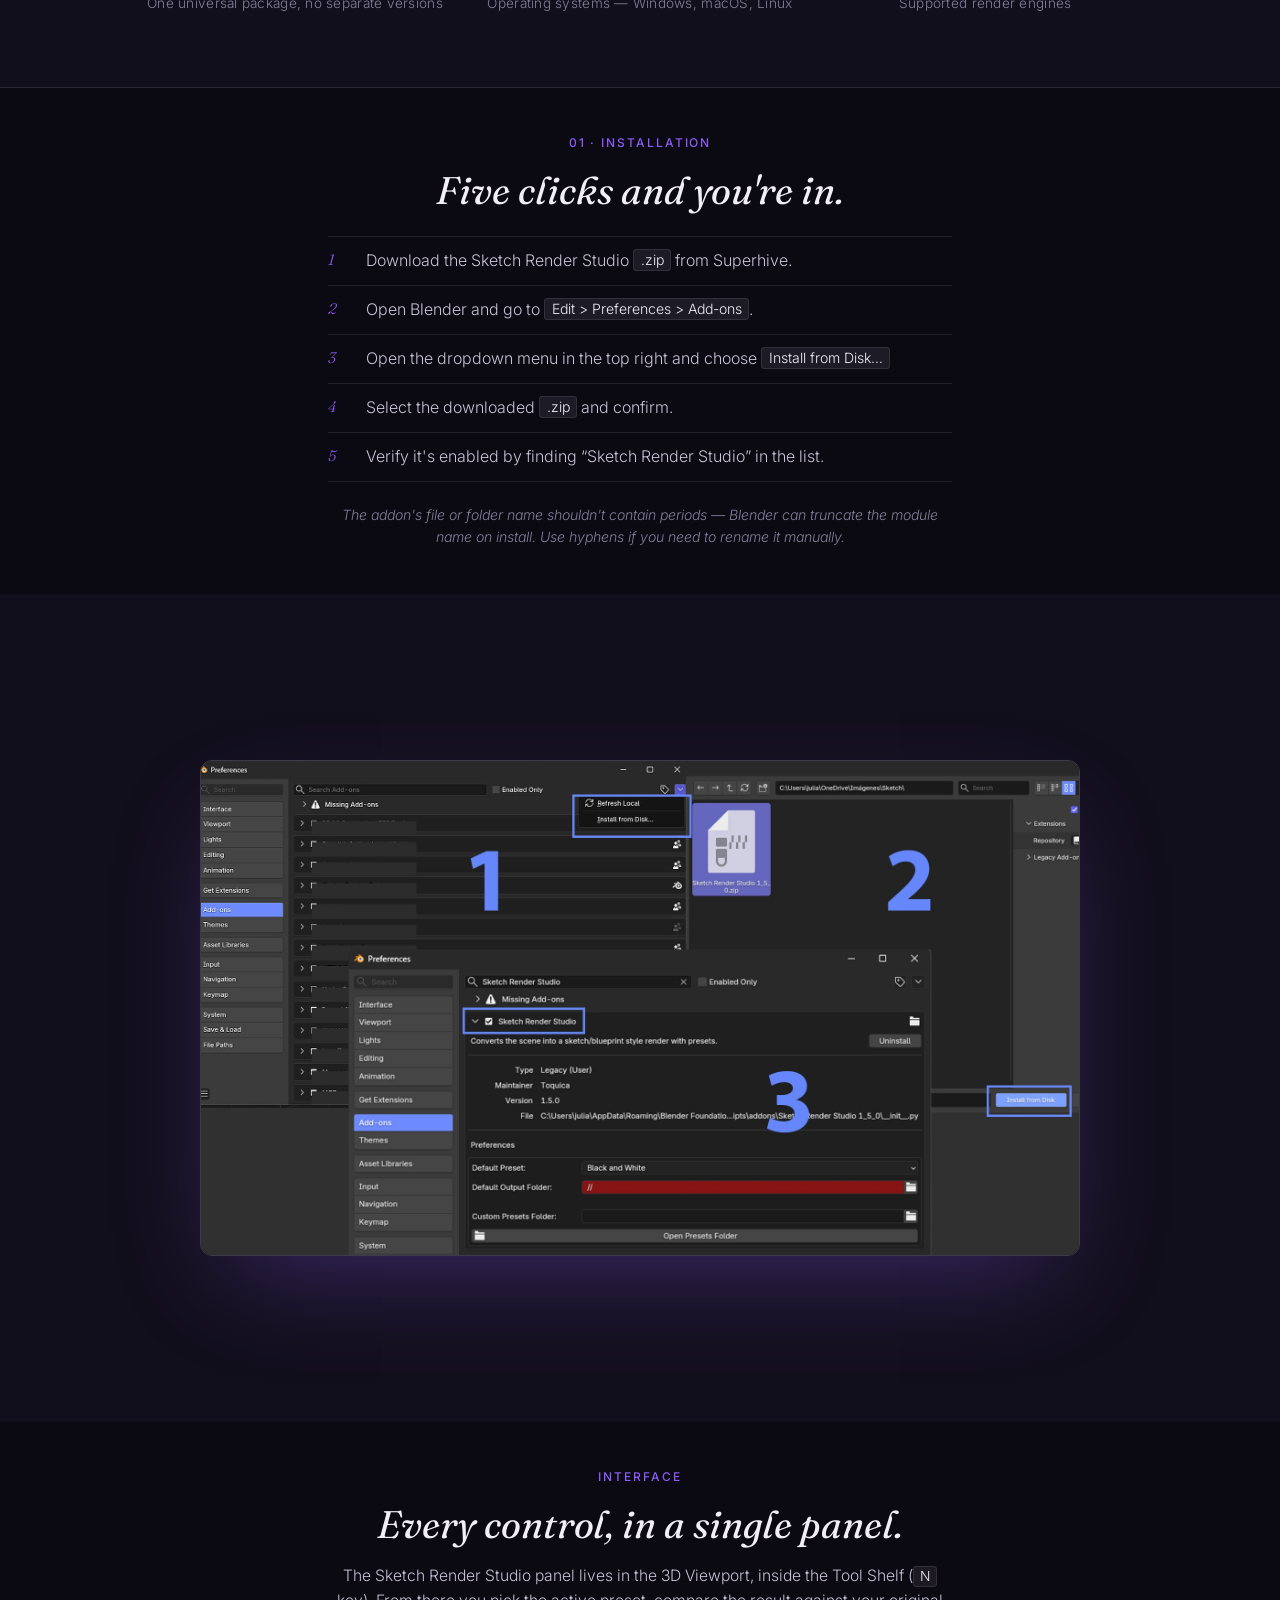
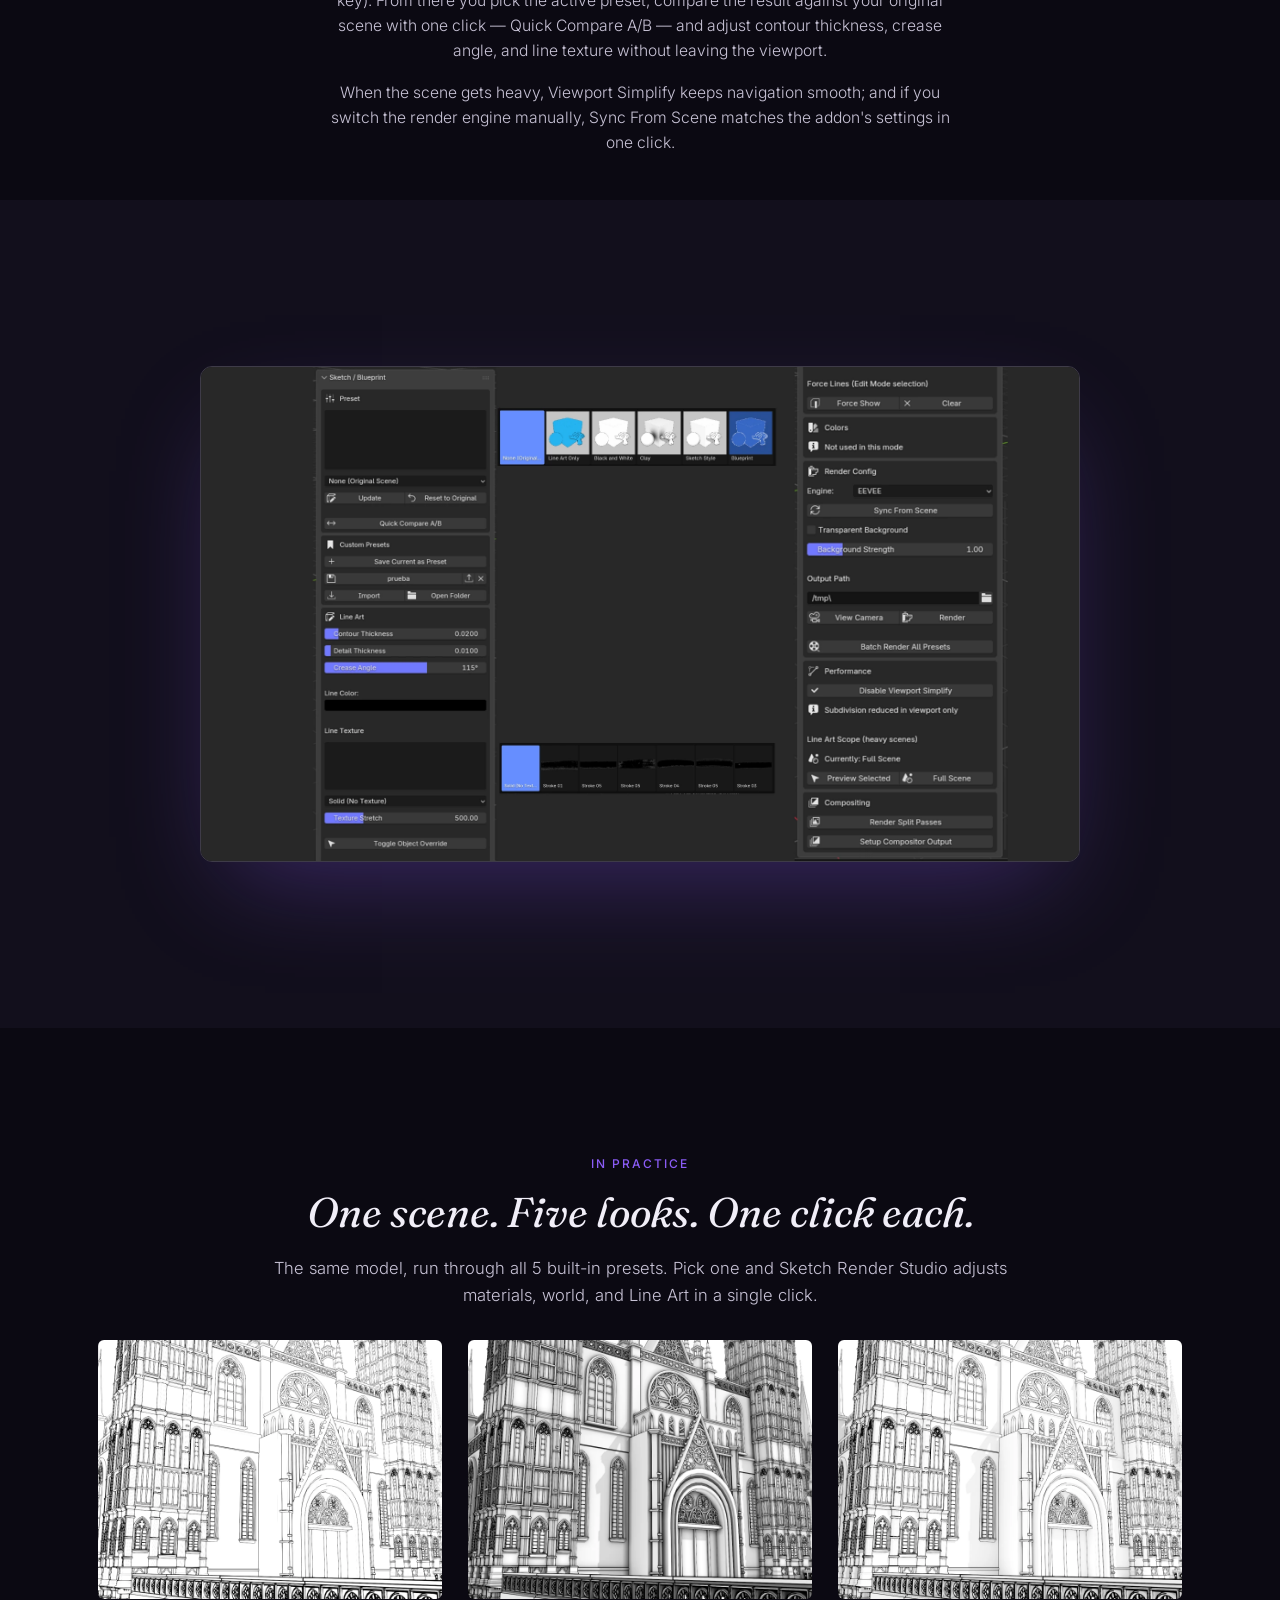
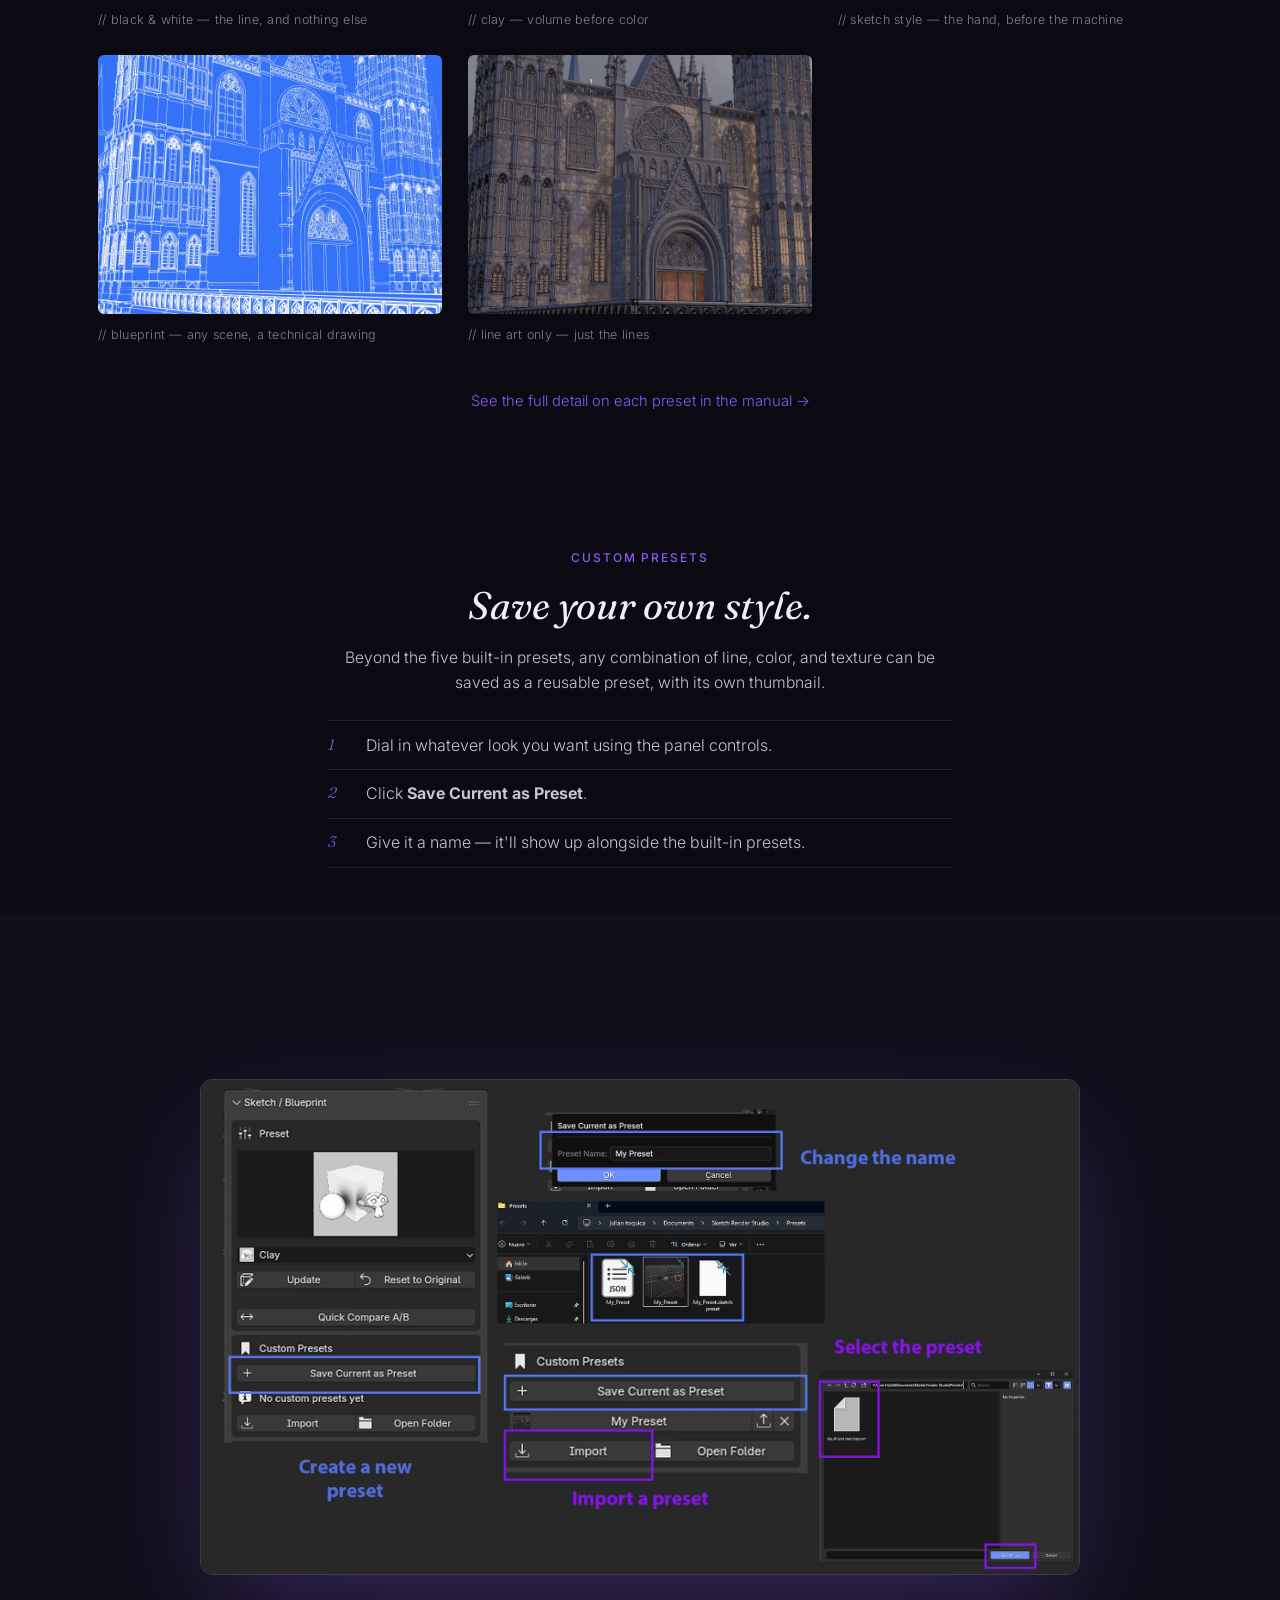
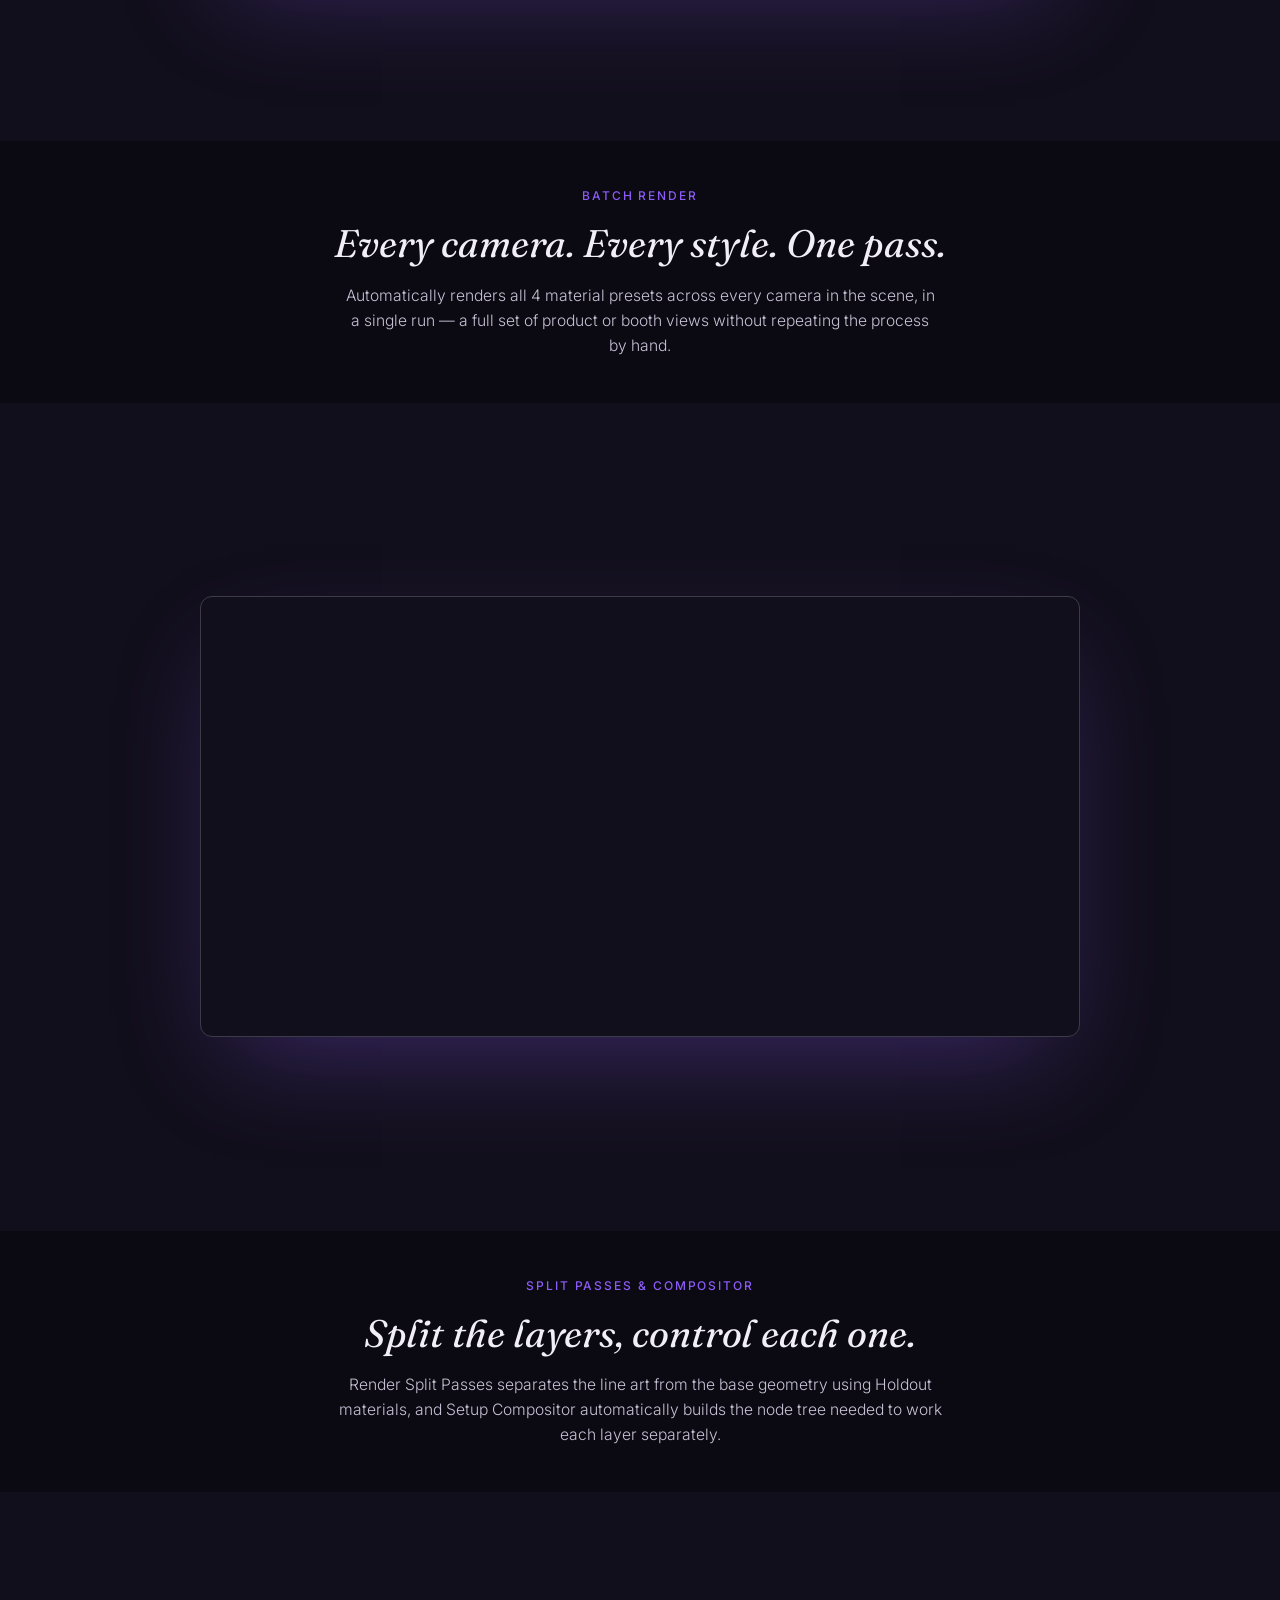
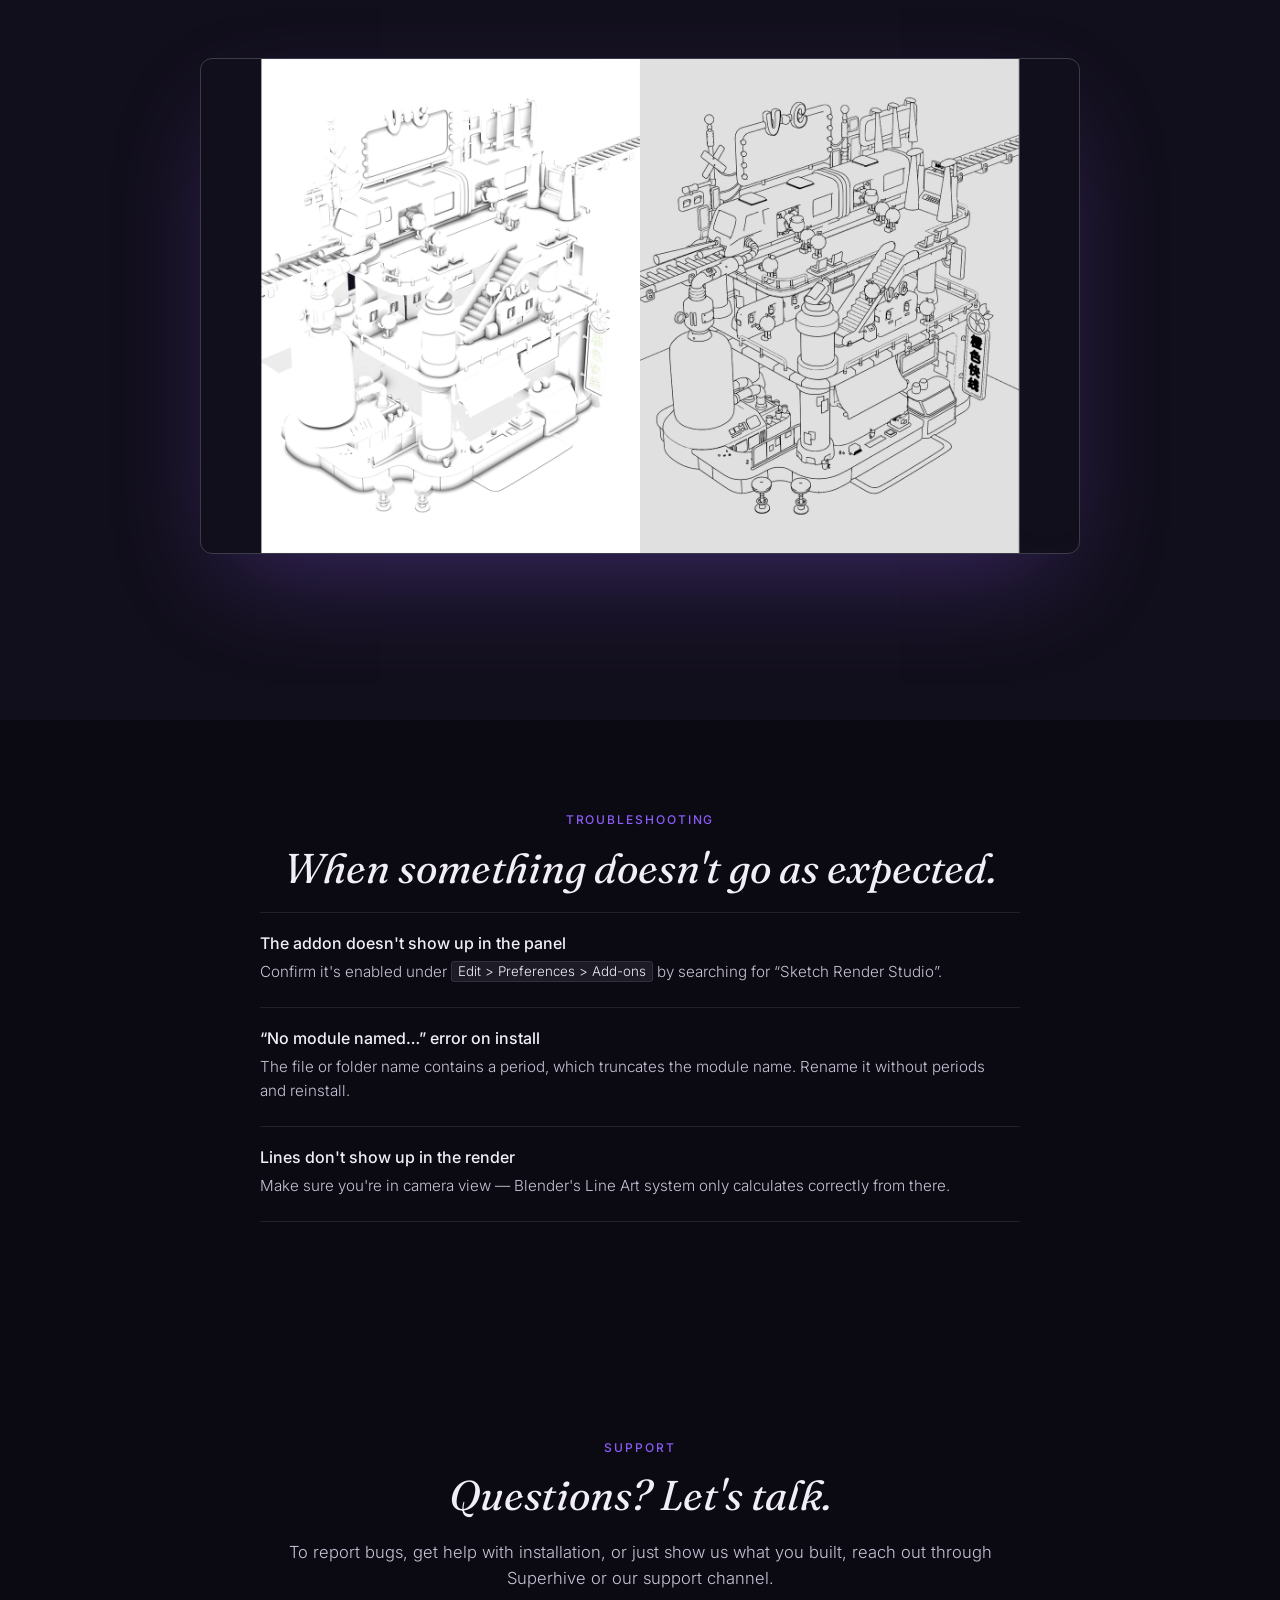
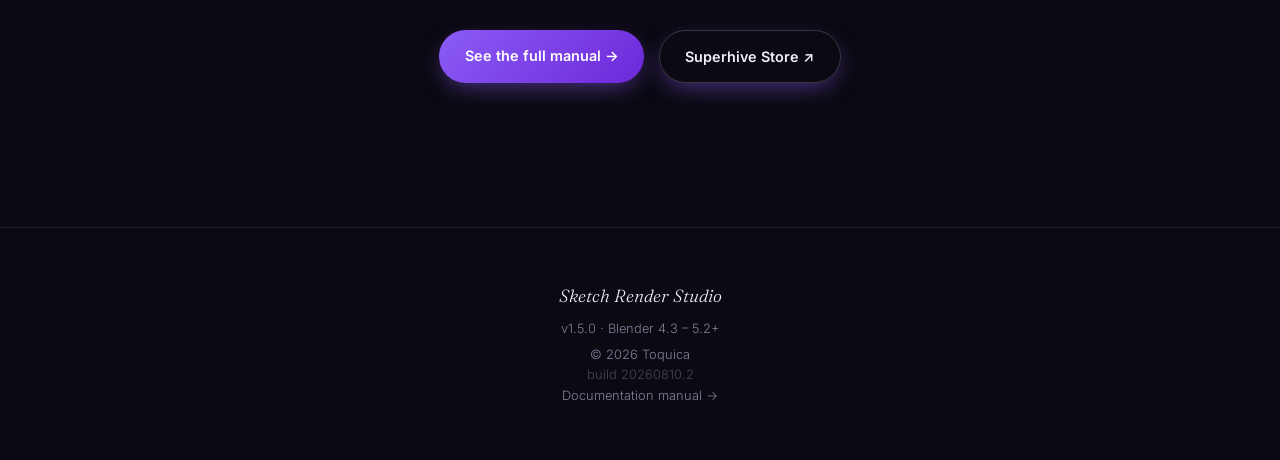
==== commit 22fb62ab: "Prueba Commit Prueba para saber que el commit funciona" ====
--- a/sketch-render-studio/index.html
+++ b/sketch-render-studio/index.html
@@ -270,6 +270,7 @@
   <p class="footer__brand">Sketch Render Studio</p>
   <p class="footer__meta">v1.5.0 · Blender 4.3 – 5.2+</p>
   <p class="footer__copy">© 2026 Toquica</p>
+  <p class="footer__copy" style="opacity:0.5">build 20260810.2</p>
   <p class="footer__copy"><a href="manual.html">Documentation manual →</a></p>
 </footer>
 
